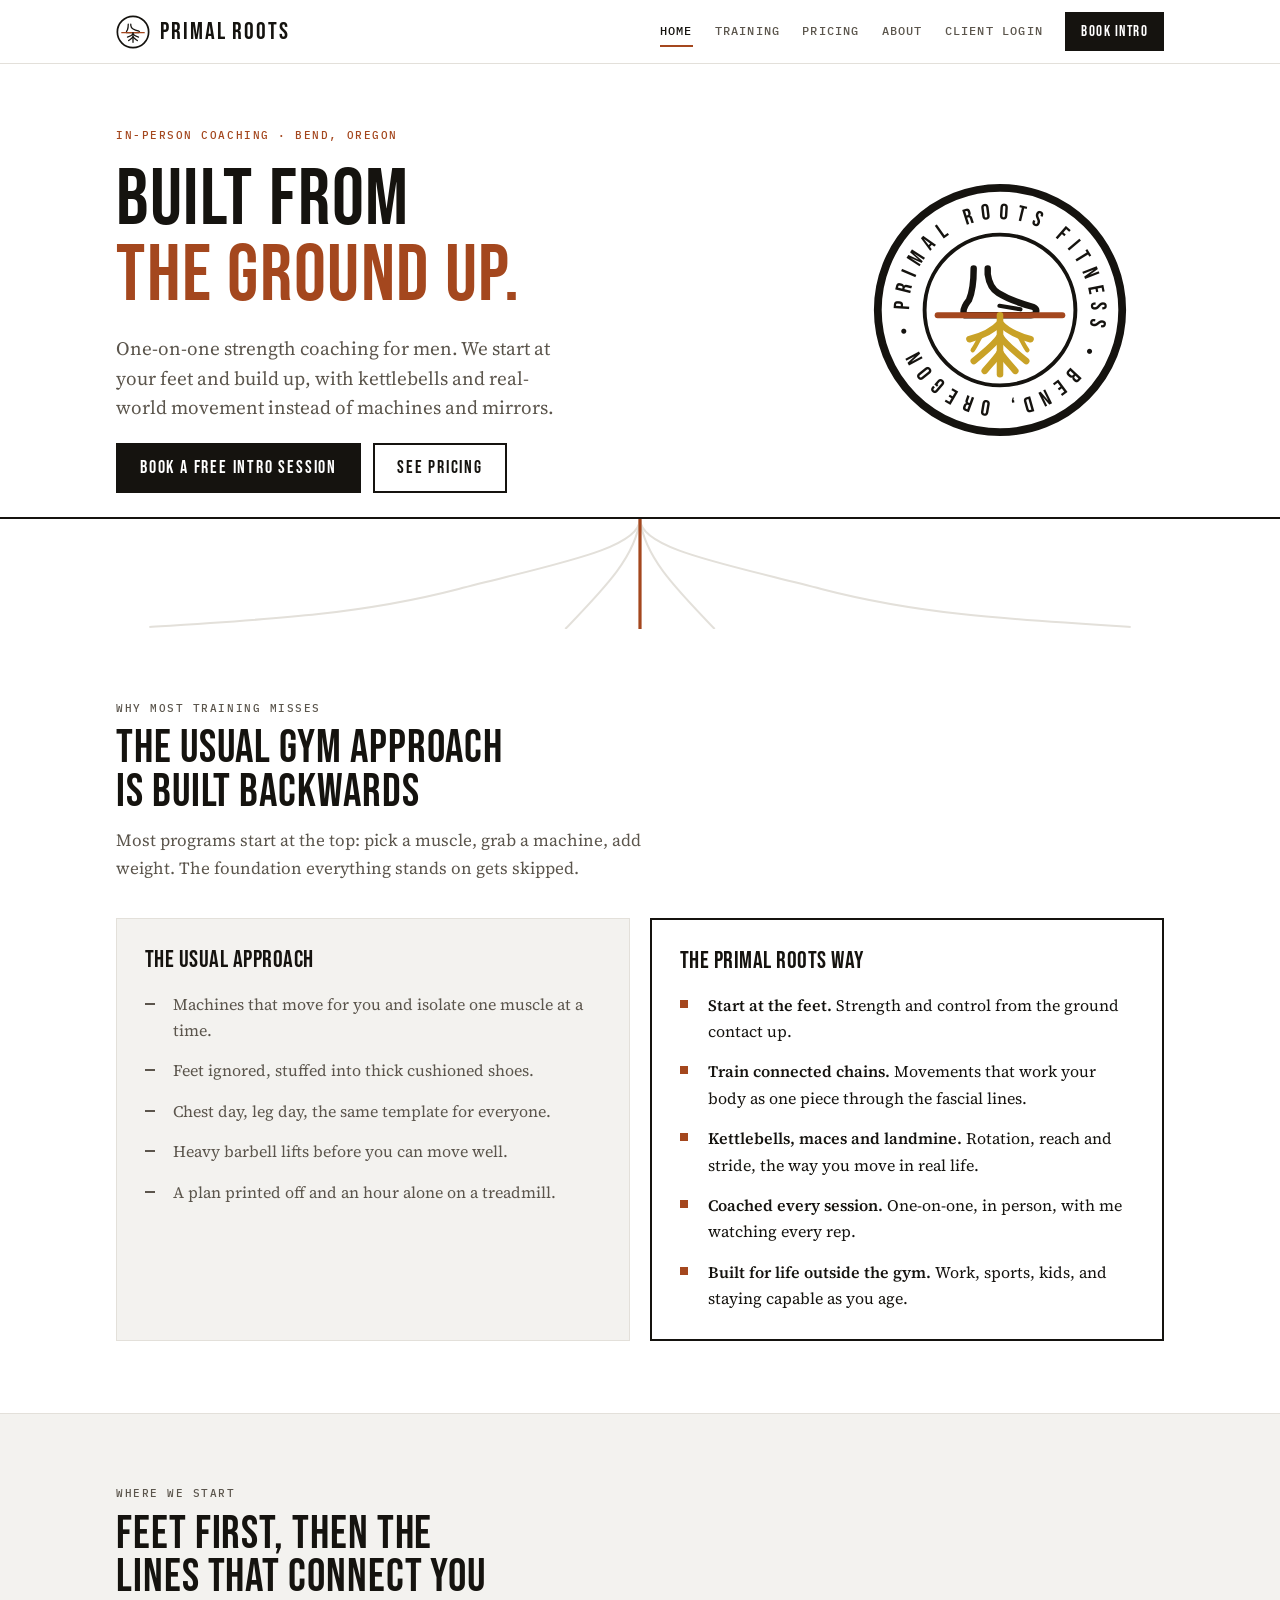
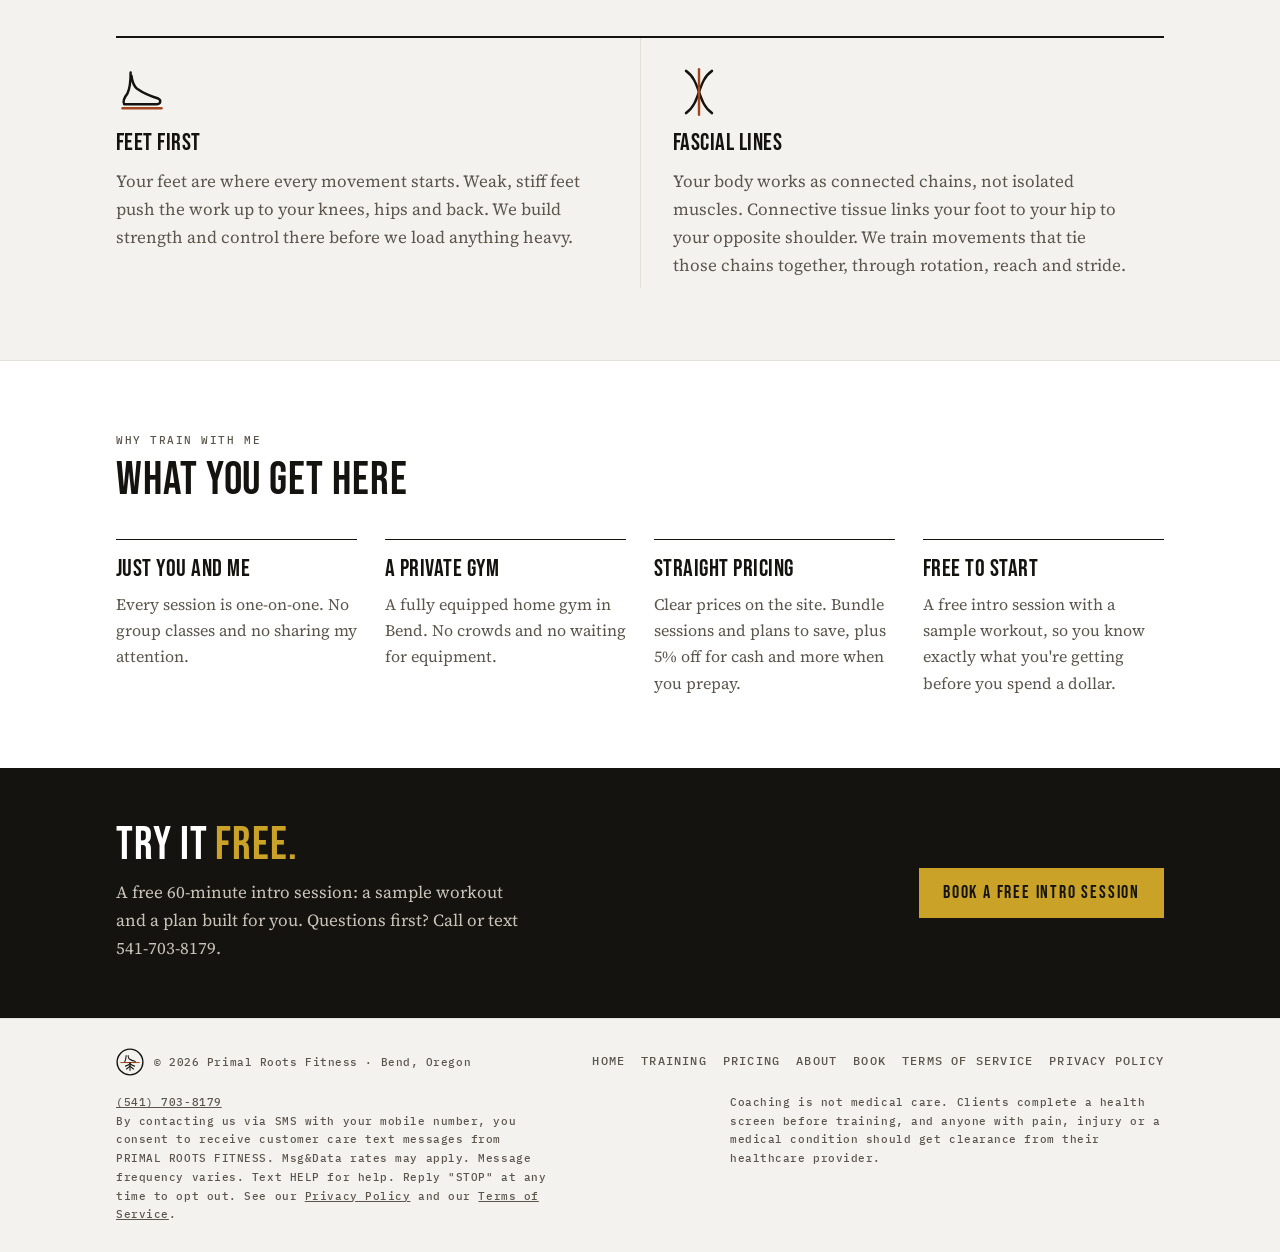
==== index.html @ 492ac816 "Use GoDaddy's exact SMS consent disclosure Co-Authored-By: Claude Opus 5.5 <noreply@anthropic.com> C" ====
<!doctype html>
<html lang="en">
<head>
<meta charset="utf-8">
<meta name="viewport" content="width=device-width, initial-scale=1, viewport-fit=cover">
<title>Primal Roots</title>
<meta name="description" content="In-person men's strength coaching in Bend, Oregon. Built from the ground up.">
<meta property="og:title" content="Primal Roots">
<meta property="og:description" content="In-person men's strength coaching in Bend, Oregon. Built from the ground up.">
<meta name="theme-color" content="#FFFFFF">
<link rel="icon" href="data:image/svg+xml,%3Csvg%20xmlns%3D%22http%3A//www.w3.org/2000/svg%22%20viewBox%3D%220%200%20200%20200%22%3E%3Crect%20width%3D%22200%22%20height%3D%22200%22%20rx%3D%2240%22%20fill%3D%22%23FFFFFF%22/%3E%3Cg%20fill%3D%22none%22%20stroke%3D%22%2315130F%22%20stroke-linecap%3D%22round%22%20stroke-linejoin%3D%22round%22%3E%3Ccircle%20cx%3D%22100%22%20cy%3D%22100%22%20r%3D%2292%22%20stroke-width%3D%2210%22/%3E%3Cg%20transform%3D%22translate%28100%20104%29%20scale%280.62%29%20translate%28-105%20-120%29%22%20stroke-width%3D%2212%22%3E%3Cpath%20d%3D%22M60%2040%20C60%2064%2058%2080%2052%2094%20C44%20104%2040%20112%2044%20120%20H158%20C168%20120%20170%20110%20162%20106%20C140%20100%20118%2092%20102%2082%20C92%2076%2086%2064%2084%2050%20V40%22/%3E%3C/g%3E%3Cpath%20d%3D%22M34%20104%20H166%22%20stroke%3D%22%23A4471E%22%20stroke-width%3D%227%22/%3E%3Cg%20transform%3D%22translate%28100%20104%29%20scale%280.58%29%20translate%28-100%20-82%29%22%20stroke-width%3D%2213%22%3E%3Cpath%20d%3D%22M100%2082%20V180%22/%3E%3Cpath%20d%3D%22M100%2096%20C86%20112%2066%20120%2044%20126%22/%3E%3Cpath%20d%3D%22M100%2096%20C114%20112%20134%20120%20156%20126%22/%3E%3Cpath%20d%3D%22M100%20124%20C88%20140%2072%20150%2056%20162%22/%3E%3Cpath%20d%3D%22M100%20124%20C112%20140%20128%20150%20144%20162%22/%3E%3C/g%3E%3C/g%3E%3C/svg%3E">
<link rel="preconnect" href="https://fonts.googleapis.com"><link rel="preconnect" href="https://fonts.gstatic.com" crossorigin><link rel="stylesheet" href="https://fonts.googleapis.com/css2?family=Bebas+Neue&family=Source+Serif+4:ital,opsz,wght@0,8..60,400;0,8..60,600;1,8..60,400&family=IBM+Plex+Mono:wght@500&display=swap">
<link rel="stylesheet" href="styles.css">
</head>
<body>
<header><div class="wrap">
<a class="mark" href="index.html"><svg viewBox="0 0 200 200" aria-hidden="true"><g fill="none" stroke="#15130F" stroke-linecap="round" stroke-linejoin="round"><circle cx="100" cy="100" r="92" stroke-width="10"/><g transform="translate(100 104) scale(0.62) translate(-105 -120)" stroke-width="12"><path d="M60 40 C60 64 58 80 52 94 C44 104 40 112 44 120 H158 C168 120 170 110 162 106 C140 100 118 92 102 82 C92 76 86 64 84 50 V40"/></g><path d="M34 104 H166" stroke="#A4471E" stroke-width="7"/><g transform="translate(100 104) scale(0.58) translate(-100 -82)" stroke-width="13"><path d="M100 82 V180"/><path d="M100 96 C86 112 66 120 44 126"/><path d="M100 96 C114 112 134 120 156 126"/><path d="M100 124 C88 140 72 150 56 162"/><path d="M100 124 C112 140 128 150 144 162"/></g></g></svg>Primal Roots</a>
<nav aria-label="Main"><a href="index.html" aria-current="page">Home</a><a href="training.html">Training</a><a href="pricing.html">Pricing</a><a href="about.html">About</a><a href="app/">Client login</a><a class="btn" href="book.html">Book intro</a></nav>
</div></header>
<main>
<section class="hero"><div class="wrap">
<div class="copy">
<p class="label">In-person coaching · Bend, Oregon</p>
<h1>Built from<br><span>the ground up.</span></h1>
<p class="lede">One-on-one strength coaching for men. We start at your feet and build up, with kettlebells and real-world movement instead of machines and mirrors.</p>
<div class="ctas"><a class="btn" href="https://calendar.app.google/MXGP5ihnuN8vnBzv5" target="_blank" rel="noopener">Book a free intro session</a><a class="btn ghost" href="pricing.html">See pricing</a></div>
</div>
<svg class="seal" viewBox="0 0 200 200" role="img" aria-label="Primal Roots seal: a bare foot standing on the ground with a deep root system, ringed by the words Primal Roots Fitness, Bend Oregon" fill="none" stroke="#15130F" stroke-width="6" stroke-linecap="round" stroke-linejoin="round">
<defs><path id="hero-ring" d="M30 100 A70 70 0 1 1 170 100 A70 70 0 1 1 30 100"/></defs>
<circle cx="100" cy="100" r="94"/><circle cx="100" cy="100" r="58" stroke-width="3"/>
<text fill="#15130F" stroke="none" style="font-family:'Bebas Neue',Impact,sans-serif;font-size:17px;letter-spacing:3px"><textPath href="#hero-ring" textLength="430" lengthAdjust="spacing">PRIMAL ROOTS FITNESS  •  BEND, OREGON  •</textPath></text>
<g transform="translate(100 104) scale(0.45) translate(-105 -120)" stroke-width="11"><path d="M60 40 C60 64 58 80 52 94 C44 104 40 112 44 120 H158 C168 120 170 110 162 106 C140 100 118 92 102 82 C92 76 86 64 84 50 V40"/><path d="M104 104 C116 106 128 108 140 110" stroke-width="7"/></g>
<path d="M52 104 H148" stroke="#A4471E" stroke-width="4.5"/>
<g transform="translate(100 104) scale(0.42) translate(-100 -82)" stroke-width="12" stroke="#C9A227"><path d="M100 82 V190"/><path d="M100 96 C86 112 66 120 44 126"/><path d="M100 96 C114 112 134 120 156 126"/><path d="M100 120 C88 138 70 150 52 166"/><path d="M100 120 C112 138 130 150 148 166"/><path d="M100 150 C92 162 82 172 72 184"/><path d="M100 150 C108 162 118 172 128 184"/><path d="M66 118 C60 128 56 138 50 146" stroke-width="8"/><path d="M134 118 C140 128 144 138 150 146" stroke-width="8"/></g>
</svg>
</div>
<div class="ground" aria-hidden="true"><svg class="roots" viewBox="0 0 1200 110" preserveAspectRatio="none" fill="none"><g stroke="#E3E0DA" stroke-width="2"><path d="M600 0 C600 30 520 45 430 70 S260 100 140 108"/><path d="M600 0 C600 30 680 45 770 70 S940 100 1060 108"/><path d="M600 0 C596 38 566 70 530 110"/><path d="M600 0 C604 38 634 70 670 110"/></g><path d="M600 0 V110" stroke="#A4471E" stroke-width="3"/></svg></div>
</section>

<section class="section"><div class="wrap">
<div class="head"><p class="label">Why most training misses</p><h2>The usual gym approach is built backwards</h2>
<p>Most programs start at the top: pick a muscle, grab a machine, add weight. The foundation everything stands on gets skipped.</p></div>
<div class="compare">
<div class="col usual"><h3>The usual approach</h3><ul>
<li><span>Machines that move for you and isolate one muscle at a time.</span></li>
<li><span>Feet ignored, stuffed into thick cushioned shoes.</span></li>
<li><span>Chest day, leg day, the same template for everyone.</span></li>
<li><span>Heavy barbell lifts before you can move well.</span></li>
<li><span>A plan printed off and an hour alone on a treadmill.</span></li>
</ul></div>
<div class="col ours"><h3>The Primal Roots way</h3><ul>
<li><span><b>Start at the feet.</b> Strength and control from the ground contact up.</span></li>
<li><span><b>Train connected chains.</b> Movements that work your body as one piece through the fascial lines.</span></li>
<li><span><b>Kettlebells, maces and landmine.</b> Rotation, reach and stride, the way you move in real life.</span></li>
<li><span><b>Coached every session.</b> One-on-one, in person, with me watching every rep.</span></li>
<li><span><b>Built for life outside the gym.</b> Work, sports, kids, and staying capable as you age.</span></li>
</ul></div>
</div>
</div></section>

<section class="section tint"><div class="wrap">
<div class="head"><p class="label">Where we start</p><h2>Feet first, then the lines that connect you</h2></div>
<div class="pair">
<article><svg class="icon" viewBox="0 0 64 64" fill="none" stroke="#15130F" stroke-width="3" stroke-linecap="round" stroke-linejoin="round" aria-hidden="true"><path d="M18 8 C18 20 17 28 14 34 C10 39 8 43 10 47 H50 C55 47 56 42 52 40 C42 37 33 33 26 28 C22 25 20 19 19 12"/><path d="M8 52 H56" stroke="#A4471E"/></svg><h3>Feet first</h3><p>Your feet are where every movement starts. Weak, stiff feet push the work up to your knees, hips and back. We build strength and control there before we load anything heavy.</p></article>
<article><svg class="icon" viewBox="0 0 64 64" fill="none" stroke="#15130F" stroke-width="3" stroke-linecap="round" aria-hidden="true"><path d="M16 6 C34 18 30 46 48 58"/><path d="M48 6 C30 18 34 46 16 58"/><path d="M32 4 V60" stroke="#A4471E"/></svg><h3>Fascial lines</h3><p>Your body works as connected chains, not isolated muscles. Connective tissue links your foot to your hip to your opposite shoulder. We train movements that tie those chains together, through rotation, reach and stride.</p></article>
</div>
</div></section>

<section class="section"><div class="wrap">
<div class="head"><p class="label">Why train with me</p><h2>What you get here</h2></div>
<ul class="reasons">
<li><h3>Just you and me</h3><p>Every session is one-on-one. No group classes and no sharing my attention.</p></li>
<li><h3>A private gym</h3><p>A fully equipped home gym in Bend. No crowds and no waiting for equipment.</p></li>
<li><h3>Straight pricing</h3><p>Clear prices on the site. Bundle sessions and plans to save, plus 5% off for cash and more when you prepay.</p></li>
<li><h3>Free to start</h3><p>A free intro session with a sample workout, so you know exactly what you're getting before you spend a dollar.</p></li>
</ul>
</div></section>
<section class="band"><div class="wrap">
<div><h2>Try it <span>free.</span></h2><p>A free 60-minute intro session: a sample workout and a plan built for you. Questions first? Call or text 541-703-8179.</p></div>
<a class="btn" href="https://calendar.app.google/MXGP5ihnuN8vnBzv5" target="_blank" rel="noopener">Book a free intro session</a>
</div></section>
</main>
<footer><div class="wrap">
<span class="fm"><svg viewBox="0 0 200 200" aria-hidden="true"><g fill="none" stroke="#15130F" stroke-linecap="round" stroke-linejoin="round"><circle cx="100" cy="100" r="92" stroke-width="10"/><g transform="translate(100 104) scale(0.62) translate(-105 -120)" stroke-width="12"><path d="M60 40 C60 64 58 80 52 94 C44 104 40 112 44 120 H158 C168 120 170 110 162 106 C140 100 118 92 102 82 C92 76 86 64 84 50 V40"/></g><path d="M34 104 H166" stroke="#A4471E" stroke-width="7"/><g transform="translate(100 104) scale(0.58) translate(-100 -82)" stroke-width="13"><path d="M100 82 V180"/><path d="M100 96 C86 112 66 120 44 126"/><path d="M100 96 C114 112 134 120 156 126"/><path d="M100 124 C88 140 72 150 56 162"/><path d="M100 124 C112 140 128 150 144 162"/></g></g></svg>© 2026 Primal Roots Fitness · Bend, Oregon</span>
<nav aria-label="Footer"><a href="index.html">Home</a><a href="training.html">Training</a><a href="pricing.html">Pricing</a><a href="about.html">About</a><a href="book.html">Book</a><a href="terms.html">Terms of Service</a><a href="privacy.html">Privacy Policy</a></nav>
<p class="sms"><a href="sms:+15417038179">(541) 703-8179</a><br>By contacting us via SMS with your mobile number, you consent to receive customer care text messages from PRIMAL ROOTS FITNESS. Msg&amp;Data rates may apply. Message frequency varies. Text HELP for help. Reply "STOP" at any time to opt out. See our <a href="privacy.html">Privacy Policy</a> and our <a href="terms.html">Terms of Service</a>.</p>
<p>Coaching is not medical care. Clients complete a health screen before training, and anyone with pain, injury or a medical condition should get clearance from their healthcare provider.</p>
</div></footer>
<script src="app.js"></script>
</body>
</html>
---- styles.css ----
/* Primal Roots: white paper, black ink, rust and gold from the yard-sign seal.
   Layout: short pages, each one job; a sticky header ties them together. */
:root{
  --paper:#FFFFFF;
  --mist:#F3F2EF;
  --ink:#15130F;
  --stone:#5B554C;
  --rule:#E3E0DA;
  --gold:#C9A227;
  --rust:#A4471E;
  --display:"Bebas Neue","Arial Narrow",Impact,sans-serif;
  --body:"Source Serif 4",Georgia,"Times New Roman",serif;
  --mono:"IBM Plex Mono",ui-monospace,Menlo,Consolas,monospace;
  --w:1080px;
  color-scheme:light;
}
*{box-sizing:border-box}
html{scroll-behavior:smooth}
@media (prefers-reduced-motion:reduce){html{scroll-behavior:auto}*{transition:none!important}}
body{background:var(--paper);color:var(--ink);font:400 17px/1.65 var(--body);-webkit-font-smoothing:antialiased;font-synthesis-weight:none;margin:0}
body::before{content:"";position:fixed;inset:0 0 auto;height:env(safe-area-inset-top,0px);z-index:10;background:var(--paper)}
a{color:inherit}
:focus-visible{outline:2px solid var(--rust);outline-offset:3px}
.wrap{max-width:var(--w);margin:0 auto;padding-left:max(16px,env(safe-area-inset-left,0px));padding-right:max(16px,env(safe-area-inset-right,0px))}
p{margin:0}
h1,h2,h3{font-family:var(--display);font-weight:400;text-transform:uppercase;margin:0;text-wrap:balance;letter-spacing:.02em;line-height:.95}
h1{font-size:clamp(44px,6.4vw,80px)}
h2{font-size:clamp(32px,4vw,46px)}
h3{font-size:24px;line-height:1.05}
.label{font:500 11px/1.3 var(--mono);letter-spacing:.14em;text-transform:uppercase;color:var(--rust)}
.lede{font-size:19px;line-height:1.55;color:var(--stone);max-width:44ch}
.muted{color:var(--stone)}
.btn{display:inline-flex;align-items:center;justify-content:center;font:400 18px/1 var(--display);letter-spacing:.1em;text-transform:uppercase;text-decoration:none;padding:14px 22px;border:2px solid var(--ink);background:var(--ink);color:var(--paper);transition:background .2s,border-color .2s,color .2s}
.btn:hover{background:var(--rust);border-color:var(--rust)}
.btn.ghost{background:transparent;color:var(--ink)}
.btn.ghost:hover{background:var(--ink);color:var(--paper);border-color:var(--ink)}
.ctas{display:flex;flex-wrap:wrap;gap:12px}
.section{padding-block:72px}
.section.tint{background:var(--mist);border-block:1px solid var(--rule)}
.head{display:grid;gap:12px;margin-bottom:36px;max-width:60ch}
.head p{color:var(--stone)}

/* header */
header{position:sticky;top:env(safe-area-inset-top,0px);z-index:5;background:var(--paper);border-bottom:1px solid var(--rule)}
header .wrap{display:flex;align-items:center;justify-content:space-between;gap:12px 24px;padding-block:12px;flex-wrap:wrap}
.mark{display:flex;align-items:center;gap:10px;font:400 24px/1 var(--display);letter-spacing:.08em;text-transform:uppercase;text-decoration:none}
.mark svg{width:34px;height:34px;flex:0 0 auto}
nav{display:flex;align-items:center;gap:22px}
nav a{font:500 12px/1 var(--mono);letter-spacing:.1em;text-transform:uppercase;text-decoration:none;color:var(--stone);padding-block:8px;border-bottom:2px solid transparent;white-space:nowrap}
nav a:hover{color:var(--ink)}
nav a[aria-current="page"]{color:var(--ink);border-bottom-color:var(--rust)}
nav .btn{padding:10px 14px;font-size:15px;border-bottom-width:2px;color:var(--paper)}
nav .btn:hover{color:var(--paper)}
@media (max-width:760px){
  nav{width:100%;overflow-x:auto;gap:18px;padding-bottom:2px}
  nav .btn{margin-left:auto}
}

/* home hero */
.hero .wrap{display:grid;grid-template-columns:1.35fr .65fr;gap:40px;align-items:center;padding-block:64px 24px}
.hero .copy{display:grid;gap:20px}
.hero h1 span{color:var(--rust)}
.hero .seal{width:100%;max-width:260px;height:auto;justify-self:center}
.ground{border-top:2px solid var(--ink)}
.roots{display:block;width:100%;height:110px}
@media (max-width:760px){.hero .wrap{grid-template-columns:1fr;padding-block:40px 16px}.hero .seal{max-width:170px;justify-self:start;order:-1}.roots{height:70px}}

/* page intro (inner pages) */
.intro{padding-block:56px 40px;border-bottom:1px solid var(--rule)}
.intro .wrap{display:grid;gap:14px}

/* compare */
.compare{display:grid;grid-template-columns:1fr 1fr;gap:20px}
.col{padding:28px;display:grid;gap:18px;align-content:start;min-width:0}
.col.usual{background:var(--mist);border:1px solid var(--rule)}
.col.ours{background:var(--paper);border:2px solid var(--ink)}
.col ul{list-style:none;margin:0;padding:0;display:grid;gap:14px}
.col li{display:grid;grid-template-columns:18px 1fr;gap:10px;font-size:16px}
.col.usual li{color:var(--stone)}
.col.usual li::before{content:"";width:10px;height:2px;margin-top:12px;background:var(--stone)}
.col.ours li::before{content:"";width:8px;height:8px;margin-top:8px;background:var(--rust)}
.col li b{font-weight:600;color:var(--ink)}
@media (max-width:760px){.compare{grid-template-columns:1fr}.col{padding:22px}}

/* feature pair */
.pair{display:grid;grid-template-columns:1fr 1fr;gap:0;border-top:2px solid var(--ink)}
.pair article{padding:28px 32px 8px 0;display:grid;gap:12px;align-content:start;min-width:0}
.pair article + article{padding-left:32px;border-left:1px solid var(--rule)}
.pair p{color:var(--stone)}
.pair .icon{width:52px;height:52px}
@media (max-width:760px){.pair{grid-template-columns:1fr}.pair article,.pair article + article{padding:24px 0;border-left:0;border-bottom:1px solid var(--rule)}}

/* reasons */
.reasons{list-style:none;margin:0;padding:0;display:grid;grid-template-columns:repeat(4,1fr);gap:28px}
.reasons li{display:grid;gap:10px;align-content:start;border-top:1px solid var(--ink);padding-top:16px;min-width:0}
.reasons p{color:var(--stone);font-size:16px}
@media (max-width:900px){.reasons{grid-template-columns:1fr 1fr}}
@media (max-width:520px){.reasons{grid-template-columns:1fr}}

/* dark call-to-action band */
.band{background:var(--ink);color:var(--paper)}
.band .wrap{display:flex;flex-wrap:wrap;align-items:center;justify-content:space-between;gap:24px;padding-block:56px}
.band h2 span{color:var(--gold)}
.band p{color:#c9c3b8;max-width:46ch;margin-top:10px}
.band .btn{background:var(--gold);border-color:var(--gold);color:var(--ink)}
.band .btn:hover{background:var(--paper);border-color:var(--paper)}

/* training page */
.points{list-style:none;margin:0;padding:0;display:grid;grid-template-columns:repeat(3,1fr);gap:28px}
.points li{display:grid;gap:10px;align-content:start;border-top:2px solid var(--ink);padding-top:18px;min-width:0}
.points p{color:var(--stone);font-size:16px}
.kit{display:flex;flex-wrap:wrap;gap:8px}
.kit span{font:500 11px/1 var(--mono);letter-spacing:.08em;text-transform:uppercase;border:1px solid var(--rule);background:var(--paper);padding:9px 11px}
.steps{list-style:none;margin:0;padding:0;display:grid;gap:0;counter-reset:s}
.steps li{display:grid;grid-template-columns:56px 1fr;gap:16px;padding:20px 0;border-top:1px solid var(--rule);counter-increment:s}
.steps li:last-child{border-bottom:1px solid var(--rule)}
.steps li::before{content:counter(s,decimal-leading-zero);font:500 13px/1.6 var(--mono);color:var(--rust)}
.steps b{display:block;font:400 22px/1.1 var(--display);letter-spacing:.04em;text-transform:uppercase;margin-bottom:4px}
.steps p{color:var(--stone);font-size:16px}
@media (max-width:820px){.points{grid-template-columns:1fr}}

/* pricing */
.ptop{display:flex;flex-wrap:wrap;justify-content:space-between;align-items:end;gap:24px;margin-bottom:28px}
.term{display:grid;gap:8px}
.seg{display:inline-flex;border:1px solid var(--ink);background:var(--paper)}
.seg button{background:none;border:0;color:var(--stone);font:500 12px/1 var(--mono);letter-spacing:.08em;text-transform:uppercase;padding:11px 13px;cursor:pointer;display:grid;gap:5px;text-align:left}
.seg button + button{border-left:1px solid var(--ink)}
.seg button small{font-size:10px;color:var(--rust);letter-spacing:.06em}
.seg button[aria-pressed="true"]{background:var(--ink);color:var(--paper)}
.seg button[aria-pressed="true"] small{color:var(--gold)}
.tiers{display:grid;grid-template-columns:repeat(4,1fr);gap:14px;align-items:start}
.tier{border:1px solid var(--rule);padding:22px 20px;display:grid;gap:16px;align-content:start;min-width:0;background:var(--paper)}
.tier.feat{border:2px solid var(--ink)}
.tag{justify-self:start;font:500 10px/1 var(--mono);letter-spacing:.14em;text-transform:uppercase;padding:6px 9px;border:1px solid var(--rule);color:var(--stone)}
.tier.feat .tag{background:var(--rust);border-color:var(--rust);color:var(--paper)}
.tier .sub{color:var(--stone);font-size:15px;line-height:1.45}
.lines{display:grid;border-top:1px solid var(--rule)}
.line{display:flex;justify-content:space-between;align-items:baseline;gap:10px;padding:11px 0;border-bottom:1px solid var(--rule)}
.line .what{font-size:15px}
.amt{font:400 28px/1 var(--display);letter-spacing:.02em;font-variant-numeric:tabular-nums;white-space:nowrap;text-align:right}
.amt small{font:500 11px/1 var(--mono);color:var(--stone);margin-left:4px}
.line.no .what,.line.no .amt{color:#9a948a}
.line.no .amt{font:500 11px/1 var(--mono);letter-spacing:.06em;text-transform:uppercase}
.was{display:block;font:500 12px/1.5 var(--mono);color:var(--stone);text-decoration:line-through;text-decoration-color:var(--rust);text-decoration-thickness:2px}
.save{display:block;margin-top:6px;font:500 10px/1 var(--mono);letter-spacing:.08em;text-transform:uppercase;color:var(--rust)}
.tier.feat .save{display:table;margin-left:auto;background:var(--rust);color:var(--paper);padding:4px 6px}
.line .what{min-width:0}
.tier .btn{padding:12px 16px;font-size:16px}
.alacarte{margin-top:14px;border:1px solid var(--rule);padding:18px 20px;display:grid;grid-template-columns:auto 1fr 1fr;gap:12px 32px;align-items:center}
.alacarte .line{border:0;padding:0}
.only{font:500 11px/1.5 var(--mono);letter-spacing:.06em;text-transform:uppercase;color:var(--rust)}
.fine{margin-top:22px;display:grid;gap:8px;color:var(--stone);font-size:15px;max-width:76ch}
@media (max-width:1000px){.tiers{grid-template-columns:1fr 1fr}}
@media (max-width:600px){.tiers{grid-template-columns:1fr}.alacarte{grid-template-columns:1fr}.seg button{padding:10px 9px}}

/* about */
.about{display:grid;gap:20px;max-width:64ch}
.about p{color:var(--stone)}
.about p.big{font-size:21px;line-height:1.5;color:var(--ink)}

/* book */
.bookgrid{display:grid;grid-template-columns:1.1fr .9fr;gap:48px;align-items:start}
.bookgrid .copy{display:grid;gap:20px}
.bookgrid .copy p{color:var(--stone);max-width:48ch}
.contact{border:2px solid var(--ink);padding:26px;display:grid;gap:20px}
.contact .item{display:grid;gap:6px}
.contact .val{font:400 28px/1.1 var(--display);letter-spacing:.04em;user-select:all;word-break:break-word}
.copybtn{justify-self:start;background:none;border:1px solid var(--rule);color:var(--stone);font:500 10px/1 var(--mono);letter-spacing:.12em;text-transform:uppercase;padding:8px 10px;cursor:pointer}
.copybtn:hover{color:var(--ink);border-color:var(--ink)}
.note{border-left:3px solid var(--gold);padding:12px 16px;background:var(--mist);font-size:15px;color:var(--stone)}
@media (max-width:820px){.bookgrid{grid-template-columns:1fr;gap:32px}}

footer{background:var(--mist);border-top:1px solid var(--rule)}
footer .wrap{display:flex;flex-wrap:wrap;justify-content:space-between;gap:16px;padding-block:28px;font:500 11px/1.7 var(--mono);color:var(--stone);letter-spacing:.05em}
footer .fm{display:flex;align-items:center;gap:10px}
footer .fm svg{width:28px;height:28px}
footer nav{gap:16px;flex-wrap:wrap;width:auto;overflow:visible}
footer p{max-width:62ch}

/* pricing v2 */
.tiers.three{grid-template-columns:repeat(3,1fr);gap:16px}
.rates{display:grid;grid-template-columns:repeat(3,1fr);border-top:2px solid var(--ink)}
.rate{display:grid;grid-template-columns:1fr auto;gap:6px 12px;align-items:baseline;padding:18px 24px 18px 0;min-width:0}
.rate + .rate{padding-left:24px;border-left:1px solid var(--rule)}
.rate .what{font-size:16px;font-weight:600}
.rate p{grid-column:1 / -1;color:var(--stone);font-size:15px}
.incl{list-style:none;margin:0;padding:0;display:grid;gap:8px;border-top:1px solid var(--rule);padding-top:14px}
.incl li{display:grid;grid-template-columns:16px 1fr;gap:8px;font-size:15px}
.incl li::before{content:"";width:8px;height:8px;margin-top:8px;background:var(--rust)}
.tier.custom{background:var(--mist)}
.tier.custom .incl li::before{background:var(--stone)}
.total{display:flex;justify-content:space-between;align-items:baseline;gap:10px;border-top:1px solid var(--rule);border-bottom:1px solid var(--rule);padding:12px 0}
.total .what{font:500 11px/1 var(--mono);letter-spacing:.1em;text-transform:uppercase;color:var(--stone)}
.total .amt{font-size:36px}
.tier.feat .total .save{display:table;margin-left:auto;background:var(--rust);color:var(--paper);padding:4px 6px}
@media (max-width:900px){.tiers.three{grid-template-columns:1fr}.rates{grid-template-columns:1fr}.rate,.rate + .rate{padding:16px 0;border-left:0;border-bottom:1px solid var(--rule)}}

/* intake form */
.intake{max-width:760px;margin:0 auto;padding-block:40px 80px;display:grid;gap:14px}
.intake h2{margin-top:4px}
.progress{display:flex;flex-wrap:wrap;gap:6px 14px;font:500 11px/1.4 var(--mono);letter-spacing:.06em;text-transform:uppercase;color:#9a948a;border-bottom:1px solid var(--rule);padding-bottom:12px;margin-bottom:8px}
.progress .done{color:var(--stone)}
.progress .cur{color:var(--ink);border-bottom:2px solid var(--rust)}
.fields{display:flex;flex-wrap:wrap;gap:18px 16px;margin-top:10px}
.fields > *{flex:1 1 100%;min-width:0}
.fld.half{flex:1 1 calc(50% - 8px)}
@media (max-width:520px){.fld.half{flex-basis:100%}}
.fld{display:grid;gap:6px;border:0;margin:0;padding:0}
.fld label,.fld legend{font-size:16px;font-weight:600;padding:0}
.req{color:var(--rust)}
.intake input[type=text],.intake input[type=tel],.intake input[type=email],.intake input[type=number],.intake input[type=date],.intake textarea,.intake select{font:400 16px/1.4 var(--body);color:var(--ink);background:var(--paper);border:1px solid #bdb8ae;padding:10px 12px;width:100%;border-radius:0}
.intake input:focus,.intake textarea:focus,.intake select:focus{outline:2px solid var(--rust);outline-offset:0;border-color:var(--rust)}
.ih{border-top:2px solid var(--ink);padding-top:14px;margin-top:10px;display:grid;gap:4px}
.ih h3{font-size:22px}
.opts{display:grid;gap:8px}
.opts.cols{grid-template-columns:repeat(auto-fill,minmax(260px,1fr))}
.inline .opts{display:flex;flex-wrap:wrap;gap:8px}
.opt{display:flex;align-items:flex-start;gap:10px;font-size:16px;cursor:pointer;border:1px solid var(--rule);padding:10px 12px;background:var(--paper)}
.inline .opt{padding:8px 14px}
.opt input{margin-top:4px;accent-color:var(--rust);width:18px;height:18px;flex:0 0 auto}
.opt:has(input:checked){border-color:var(--ink);background:var(--mist)}
.attest{display:flex;gap:12px;align-items:flex-start;font-size:16px;border:1px solid var(--ink);padding:14px;cursor:pointer;background:var(--mist)}
.attest input{width:20px;height:20px;margin-top:3px;accent-color:var(--rust);flex:0 0 auto}
.grid{display:grid;border-top:1px solid var(--rule)}
.grow{display:grid;grid-template-columns:1fr auto;gap:12px;align-items:center;padding:12px 0;border-bottom:1px solid var(--rule)}
.gq{font-size:16px;display:flex;gap:10px}
.gn{font:500 12px/1.9 var(--mono);color:var(--rust);flex:0 0 22px}
.gopts{display:flex;gap:6px}
.pill{position:relative;cursor:pointer}
.pill input{position:absolute;opacity:0;inset:0;margin:0;cursor:pointer}
.pill span{display:inline-flex;align-items:center;justify-content:center;min-width:44px;height:40px;padding:0 10px;border:1px solid #bdb8ae;font:500 13px/1 var(--mono);letter-spacing:.04em;background:var(--paper)}
.pill input:checked + span{background:var(--ink);color:var(--paper);border-color:var(--ink)}
.pill input:focus-visible + span{outline:2px solid var(--rust);outline-offset:2px}
@media (max-width:560px){.grow{grid-template-columns:1fr}.gopts{justify-content:flex-start}}
.scale{display:flex;flex-wrap:wrap;gap:4px}
.scale .pill span{min-width:36px;height:38px;padding:0}
.srow{display:grid;grid-template-columns:110px 1fr;gap:10px;align-items:center;margin-top:6px}
@media (max-width:560px){.srow{grid-template-columns:1fr}}
.sl{font-size:15px}
.itable{display:grid;border-top:1px solid var(--rule)}
.irow{border-bottom:1px solid var(--rule);padding:10px 0}
.irow summary{cursor:pointer;font-size:16px;font-weight:600}
.icells{display:grid;grid-template-columns:1fr 1fr;gap:10px;margin-top:10px}
.icells label{display:grid;gap:4px;font-size:14px;color:var(--stone)}
.icells .wide{grid-column:1/-1}
.waiver{display:grid;gap:10px;font-size:16px;line-height:1.6;border-left:3px solid var(--rule);padding-left:16px}
.waiver ul{margin:0;padding-left:20px;display:grid;gap:4px}
.sigwrap{position:relative;border:1px solid var(--ink);background:var(--paper)}
.sig{display:block;width:100%;height:150px;touch-action:none;cursor:crosshair}
.sigwrap .copybtn{position:absolute;top:8px;right:8px;background:var(--paper)}
.small{font-size:13px}
.bad{outline:2px solid var(--rust);outline-offset:4px}
.err{color:var(--rust);font-weight:600}
.nav{display:flex;justify-content:space-between;gap:12px;margin-top:16px;border-top:1px solid var(--rule);padding-top:20px}
.nav .btn[disabled]{opacity:.6;cursor:wait}
.done{display:grid;gap:16px;padding-block:24px}
.legal{max-width:760px;display:grid;gap:14px}
.legal h2{font-size:28px;margin-top:22px}
.legal ul{margin:0;padding-left:20px;display:grid;gap:8px}
.legal a{color:var(--rust)}
footer p.sms a{color:inherit;text-decoration:underline}
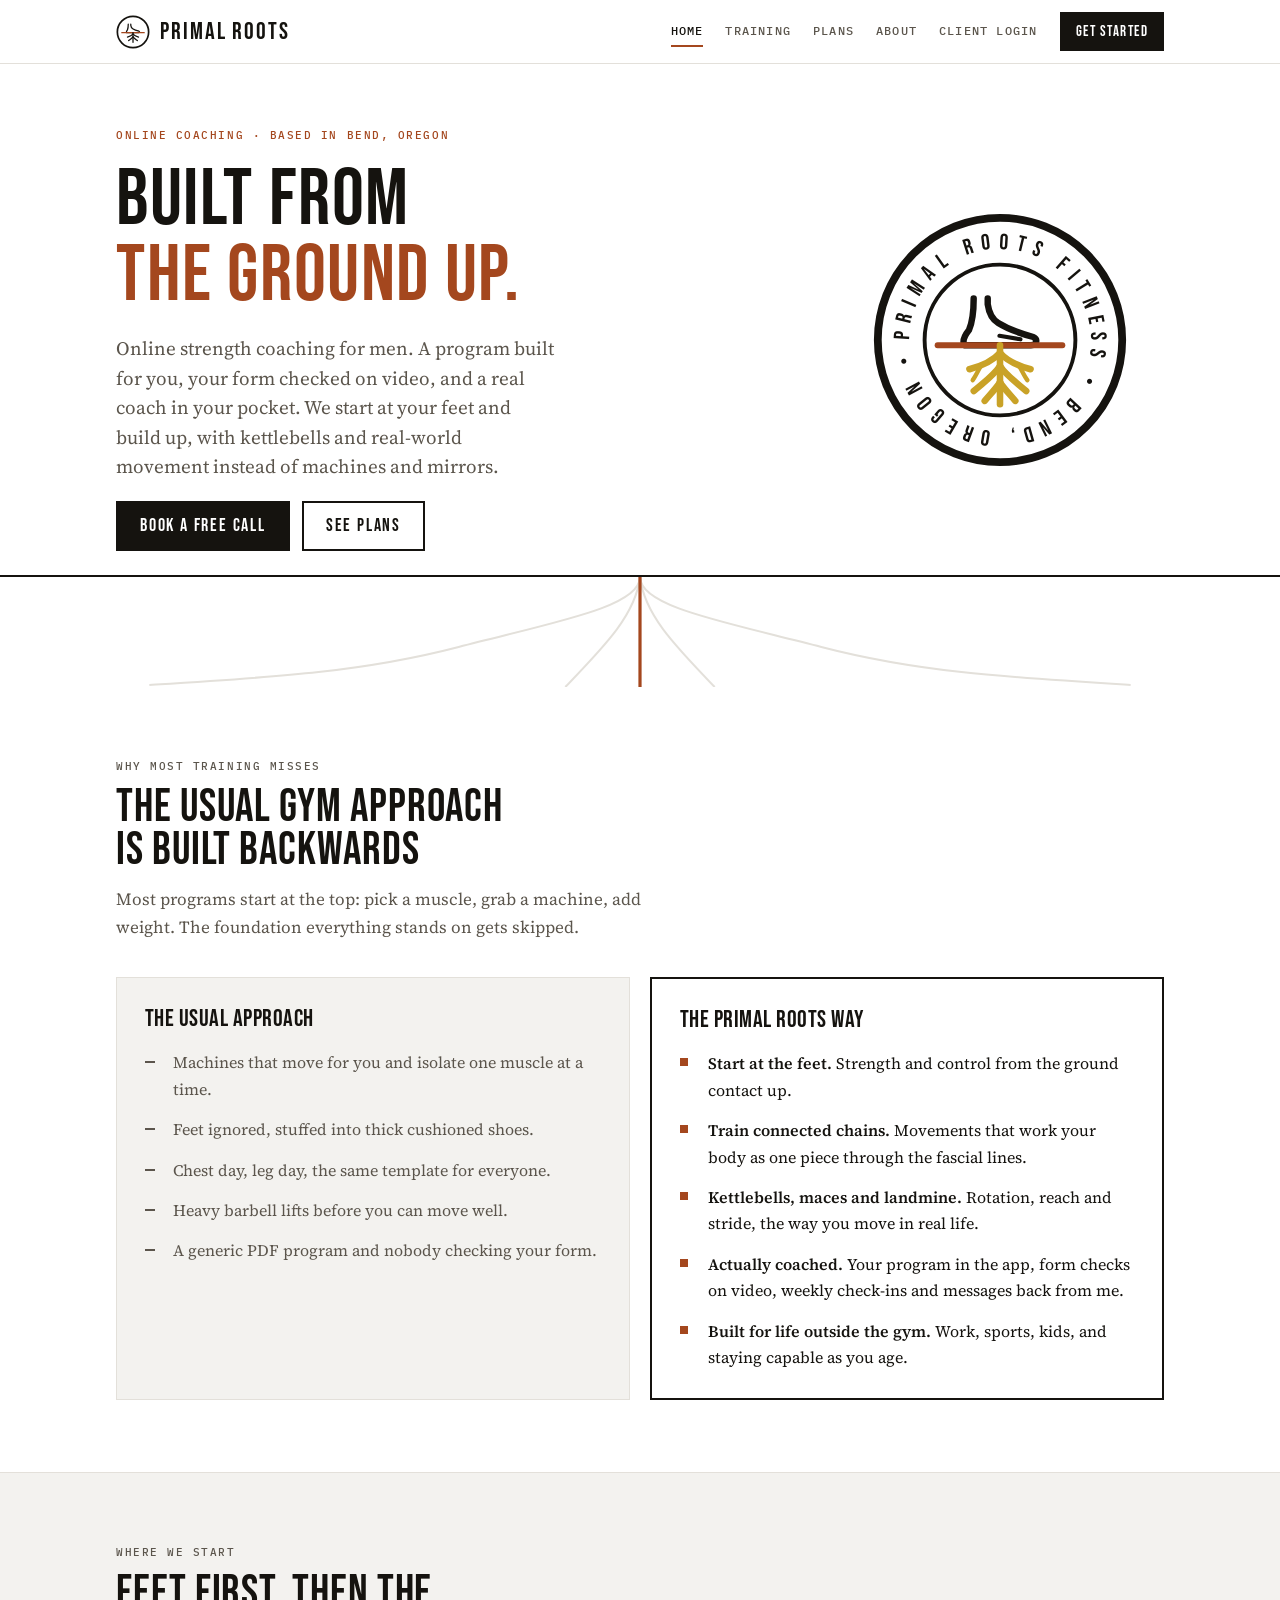
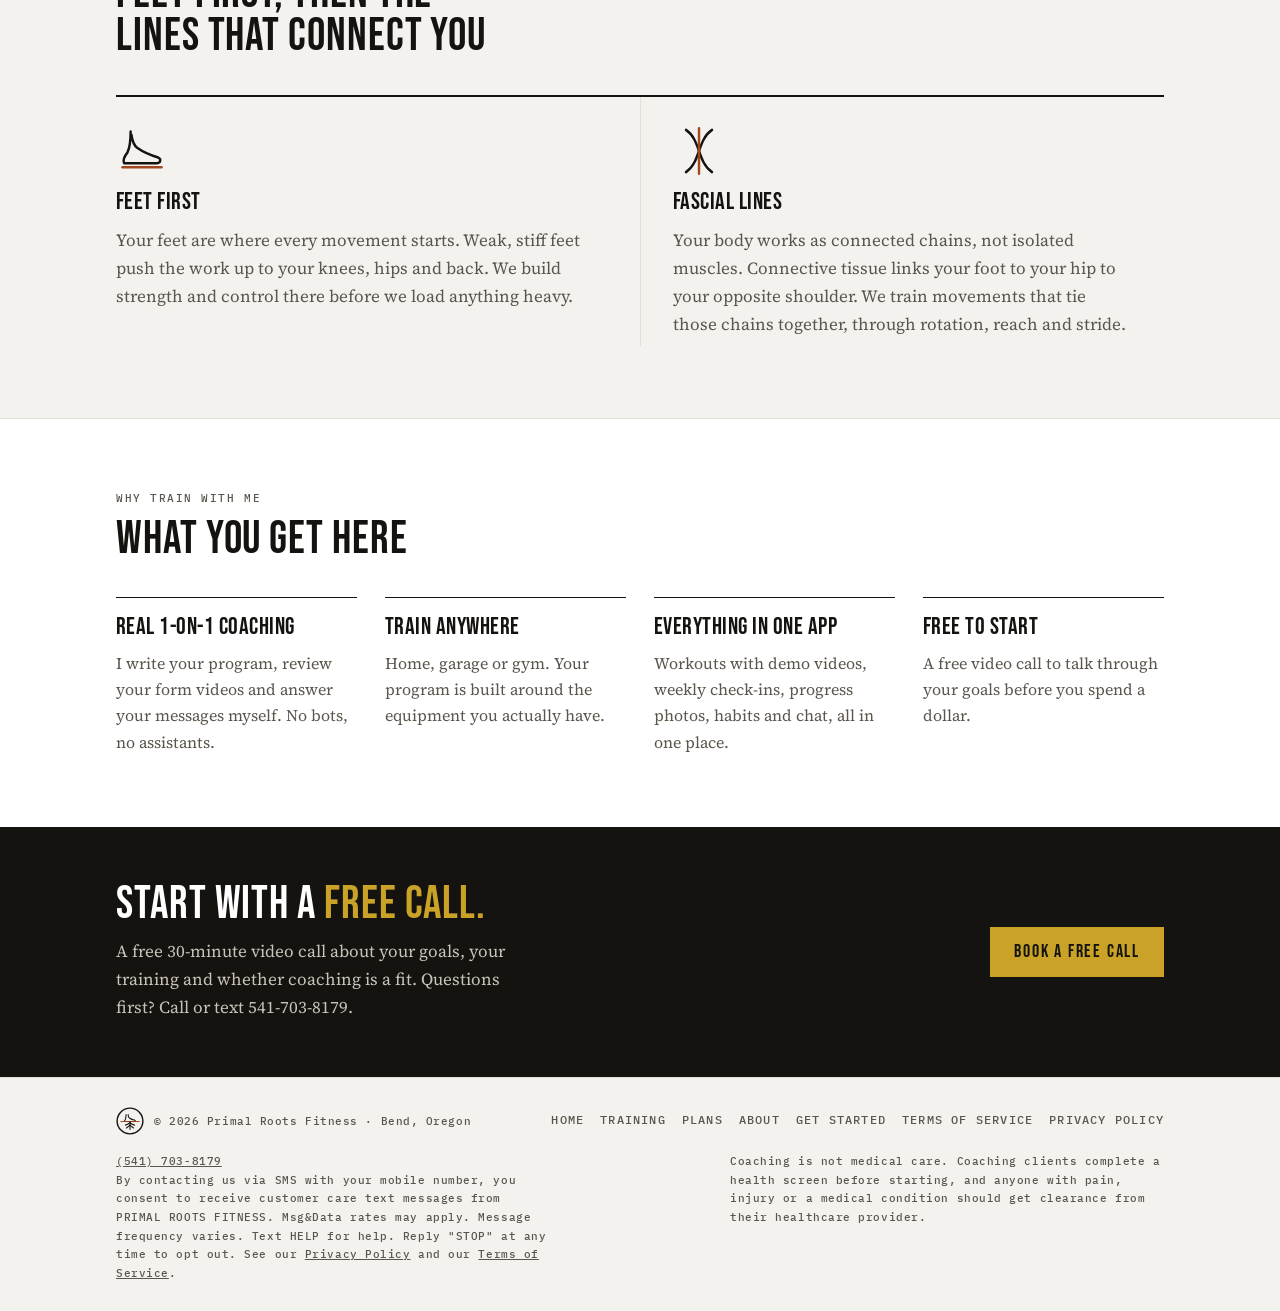
==== commit d9a3278e: "Switch to online coaching: new site copy and plans, online waiver wording; app adds library membersh" ====
--- a/index.html
+++ b/index.html
@@ -4,9 +4,9 @@
 <meta charset="utf-8">
 <meta name="viewport" content="width=device-width, initial-scale=1, viewport-fit=cover">
 <title>Primal Roots</title>
-<meta name="description" content="In-person men's strength coaching in Bend, Oregon. Built from the ground up.">
+<meta name="description" content="Online strength coaching for men, built from the ground up. Based in Bend, Oregon.">
 <meta property="og:title" content="Primal Roots">
-<meta property="og:description" content="In-person men's strength coaching in Bend, Oregon. Built from the ground up.">
+<meta property="og:description" content="Online strength coaching for men, built from the ground up. Based in Bend, Oregon.">
 <meta name="theme-color" content="#FFFFFF">
 <link rel="icon" href="data:image/svg+xml,%3Csvg%20xmlns%3D%22http%3A//www.w3.org/2000/svg%22%20viewBox%3D%220%200%20200%20200%22%3E%3Crect%20width%3D%22200%22%20height%3D%22200%22%20rx%3D%2240%22%20fill%3D%22%23FFFFFF%22/%3E%3Cg%20fill%3D%22none%22%20stroke%3D%22%2315130F%22%20stroke-linecap%3D%22round%22%20stroke-linejoin%3D%22round%22%3E%3Ccircle%20cx%3D%22100%22%20cy%3D%22100%22%20r%3D%2292%22%20stroke-width%3D%2210%22/%3E%3Cg%20transform%3D%22translate%28100%20104%29%20scale%280.62%29%20translate%28-105%20-120%29%22%20stroke-width%3D%2212%22%3E%3Cpath%20d%3D%22M60%2040%20C60%2064%2058%2080%2052%2094%20C44%20104%2040%20112%2044%20120%20H158%20C168%20120%20170%20110%20162%20106%20C140%20100%20118%2092%20102%2082%20C92%2076%2086%2064%2084%2050%20V40%22/%3E%3C/g%3E%3Cpath%20d%3D%22M34%20104%20H166%22%20stroke%3D%22%23A4471E%22%20stroke-width%3D%227%22/%3E%3Cg%20transform%3D%22translate%28100%20104%29%20scale%280.58%29%20translate%28-100%20-82%29%22%20stroke-width%3D%2213%22%3E%3Cpath%20d%3D%22M100%2082%20V180%22/%3E%3Cpath%20d%3D%22M100%2096%20C86%20112%2066%20120%2044%20126%22/%3E%3Cpath%20d%3D%22M100%2096%20C114%20112%20134%20120%20156%20126%22/%3E%3Cpath%20d%3D%22M100%20124%20C88%20140%2072%20150%2056%20162%22/%3E%3Cpath%20d%3D%22M100%20124%20C112%20140%20128%20150%20144%20162%22/%3E%3C/g%3E%3C/g%3E%3C/svg%3E">
 <link rel="preconnect" href="https://fonts.googleapis.com"><link rel="preconnect" href="https://fonts.gstatic.com" crossorigin><link rel="stylesheet" href="https://fonts.googleapis.com/css2?family=Bebas+Neue&family=Source+Serif+4:ital,opsz,wght@0,8..60,400;0,8..60,600;1,8..60,400&family=IBM+Plex+Mono:wght@500&display=swap">
@@ -15,15 +15,15 @@
 <body>
 <header><div class="wrap">
 <a class="mark" href="index.html"><svg viewBox="0 0 200 200" aria-hidden="true"><g fill="none" stroke="#15130F" stroke-linecap="round" stroke-linejoin="round"><circle cx="100" cy="100" r="92" stroke-width="10"/><g transform="translate(100 104) scale(0.62) translate(-105 -120)" stroke-width="12"><path d="M60 40 C60 64 58 80 52 94 C44 104 40 112 44 120 H158 C168 120 170 110 162 106 C140 100 118 92 102 82 C92 76 86 64 84 50 V40"/></g><path d="M34 104 H166" stroke="#A4471E" stroke-width="7"/><g transform="translate(100 104) scale(0.58) translate(-100 -82)" stroke-width="13"><path d="M100 82 V180"/><path d="M100 96 C86 112 66 120 44 126"/><path d="M100 96 C114 112 134 120 156 126"/><path d="M100 124 C88 140 72 150 56 162"/><path d="M100 124 C112 140 128 150 144 162"/></g></g></svg>Primal Roots</a>
-<nav aria-label="Main"><a href="index.html" aria-current="page">Home</a><a href="training.html">Training</a><a href="pricing.html">Pricing</a><a href="about.html">About</a><a href="app/">Client login</a><a class="btn" href="book.html">Book intro</a></nav>
+<nav aria-label="Main"><a href="index.html" aria-current="page">Home</a><a href="training.html">Training</a><a href="pricing.html">Plans</a><a href="about.html">About</a><a href="app/">Client login</a><a class="btn" href="book.html">Get started</a></nav>
 </div></header>
 <main>
 <section class="hero"><div class="wrap">
 <div class="copy">
-<p class="label">In-person coaching · Bend, Oregon</p>
+<p class="label">Online coaching · Based in Bend, Oregon</p>
 <h1>Built from<br><span>the ground up.</span></h1>
-<p class="lede">One-on-one strength coaching for men. We start at your feet and build up, with kettlebells and real-world movement instead of machines and mirrors.</p>
-<div class="ctas"><a class="btn" href="https://calendar.app.google/MXGP5ihnuN8vnBzv5" target="_blank" rel="noopener">Book a free intro session</a><a class="btn ghost" href="pricing.html">See pricing</a></div>
+<p class="lede">Online strength coaching for men. A program built for you, your form checked on video, and a real coach in your pocket. We start at your feet and build up, with kettlebells and real-world movement instead of machines and mirrors.</p>
+<div class="ctas"><a class="btn" href="https://calendar.app.google/MXGP5ihnuN8vnBzv5" target="_blank" rel="noopener">Book a free call</a><a class="btn ghost" href="pricing.html">See plans</a></div>
 </div>
 <svg class="seal" viewBox="0 0 200 200" role="img" aria-label="Primal Roots seal: a bare foot standing on the ground with a deep root system, ringed by the words Primal Roots Fitness, Bend Oregon" fill="none" stroke="#15130F" stroke-width="6" stroke-linecap="round" stroke-linejoin="round">
 <defs><path id="hero-ring" d="M30 100 A70 70 0 1 1 170 100 A70 70 0 1 1 30 100"/></defs>
@@ -46,13 +46,13 @@
 <li><span>Feet ignored, stuffed into thick cushioned shoes.</span></li>
 <li><span>Chest day, leg day, the same template for everyone.</span></li>
 <li><span>Heavy barbell lifts before you can move well.</span></li>
-<li><span>A plan printed off and an hour alone on a treadmill.</span></li>
+<li><span>A generic PDF program and nobody checking your form.</span></li>
 </ul></div>
 <div class="col ours"><h3>The Primal Roots way</h3><ul>
 <li><span><b>Start at the feet.</b> Strength and control from the ground contact up.</span></li>
 <li><span><b>Train connected chains.</b> Movements that work your body as one piece through the fascial lines.</span></li>
 <li><span><b>Kettlebells, maces and landmine.</b> Rotation, reach and stride, the way you move in real life.</span></li>
-<li><span><b>Coached every session.</b> One-on-one, in person, with me watching every rep.</span></li>
+<li><span><b>Actually coached.</b> Your program in the app, form checks on video, weekly check-ins and messages back from me.</span></li>
 <li><span><b>Built for life outside the gym.</b> Work, sports, kids, and staying capable as you age.</span></li>
 </ul></div>
 </div>
@@ -69,22 +69,22 @@
 <section class="section"><div class="wrap">
 <div class="head"><p class="label">Why train with me</p><h2>What you get here</h2></div>
 <ul class="reasons">
-<li><h3>Just you and me</h3><p>Every session is one-on-one. No group classes and no sharing my attention.</p></li>
-<li><h3>A private gym</h3><p>A fully equipped home gym in Bend. No crowds and no waiting for equipment.</p></li>
-<li><h3>Straight pricing</h3><p>Clear prices on the site. Bundle sessions and plans to save, plus 5% off for cash and more when you prepay.</p></li>
-<li><h3>Free to start</h3><p>A free intro session with a sample workout, so you know exactly what you're getting before you spend a dollar.</p></li>
+<li><h3>Real 1-on-1 coaching</h3><p>I write your program, review your form videos and answer your messages myself. No bots, no assistants.</p></li>
+<li><h3>Train anywhere</h3><p>Home, garage or gym. Your program is built around the equipment you actually have.</p></li>
+<li><h3>Everything in one app</h3><p>Workouts with demo videos, weekly check-ins, progress photos, habits and chat, all in one place.</p></li>
+<li><h3>Free to start</h3><p>A free video call to talk through your goals before you spend a dollar.</p></li>
 </ul>
 </div></section>
 <section class="band"><div class="wrap">
-<div><h2>Try it <span>free.</span></h2><p>A free 60-minute intro session: a sample workout and a plan built for you. Questions first? Call or text 541-703-8179.</p></div>
-<a class="btn" href="https://calendar.app.google/MXGP5ihnuN8vnBzv5" target="_blank" rel="noopener">Book a free intro session</a>
+<div><h2>Start with a <span>free call.</span></h2><p>A free 30-minute video call about your goals, your training and whether coaching is a fit. Questions first? Call or text 541-703-8179.</p></div>
+<a class="btn" href="https://calendar.app.google/MXGP5ihnuN8vnBzv5" target="_blank" rel="noopener">Book a free call</a>
 </div></section>
 </main>
 <footer><div class="wrap">
 <span class="fm"><svg viewBox="0 0 200 200" aria-hidden="true"><g fill="none" stroke="#15130F" stroke-linecap="round" stroke-linejoin="round"><circle cx="100" cy="100" r="92" stroke-width="10"/><g transform="translate(100 104) scale(0.62) translate(-105 -120)" stroke-width="12"><path d="M60 40 C60 64 58 80 52 94 C44 104 40 112 44 120 H158 C168 120 170 110 162 106 C140 100 118 92 102 82 C92 76 86 64 84 50 V40"/></g><path d="M34 104 H166" stroke="#A4471E" stroke-width="7"/><g transform="translate(100 104) scale(0.58) translate(-100 -82)" stroke-width="13"><path d="M100 82 V180"/><path d="M100 96 C86 112 66 120 44 126"/><path d="M100 96 C114 112 134 120 156 126"/><path d="M100 124 C88 140 72 150 56 162"/><path d="M100 124 C112 140 128 150 144 162"/></g></g></svg>© 2026 Primal Roots Fitness · Bend, Oregon</span>
-<nav aria-label="Footer"><a href="index.html">Home</a><a href="training.html">Training</a><a href="pricing.html">Pricing</a><a href="about.html">About</a><a href="book.html">Book</a><a href="terms.html">Terms of Service</a><a href="privacy.html">Privacy Policy</a></nav>
+<nav aria-label="Footer"><a href="index.html">Home</a><a href="training.html">Training</a><a href="pricing.html">Plans</a><a href="about.html">About</a><a href="book.html">Get started</a><a href="terms.html">Terms of Service</a><a href="privacy.html">Privacy Policy</a></nav>
 <p class="sms"><a href="sms:+15417038179">(541) 703-8179</a><br>By contacting us via SMS with your mobile number, you consent to receive customer care text messages from PRIMAL ROOTS FITNESS. Msg&amp;Data rates may apply. Message frequency varies. Text HELP for help. Reply "STOP" at any time to opt out. See our <a href="privacy.html">Privacy Policy</a> and our <a href="terms.html">Terms of Service</a>.</p>
-<p>Coaching is not medical care. Clients complete a health screen before training, and anyone with pain, injury or a medical condition should get clearance from their healthcare provider.</p>
+<p>Coaching is not medical care. Coaching clients complete a health screen before starting, and anyone with pain, injury or a medical condition should get clearance from their healthcare provider.</p>
 </div></footer>
 <script src="app.js"></script>
 </body>
--- a/styles.css
+++ b/styles.css
@@ -259,3 +259,5 @@
 .legal ul{margin:0;padding-left:20px;display:grid;gap:8px}
 .legal a{color:var(--rust)}
 footer p.sms a{color:inherit;text-decoration:underline}
+.tiers.two{grid-template-columns:repeat(2,1fr);gap:16px;max-width:960px}
+@media (max-width:800px){.tiers.two{grid-template-columns:1fr}}
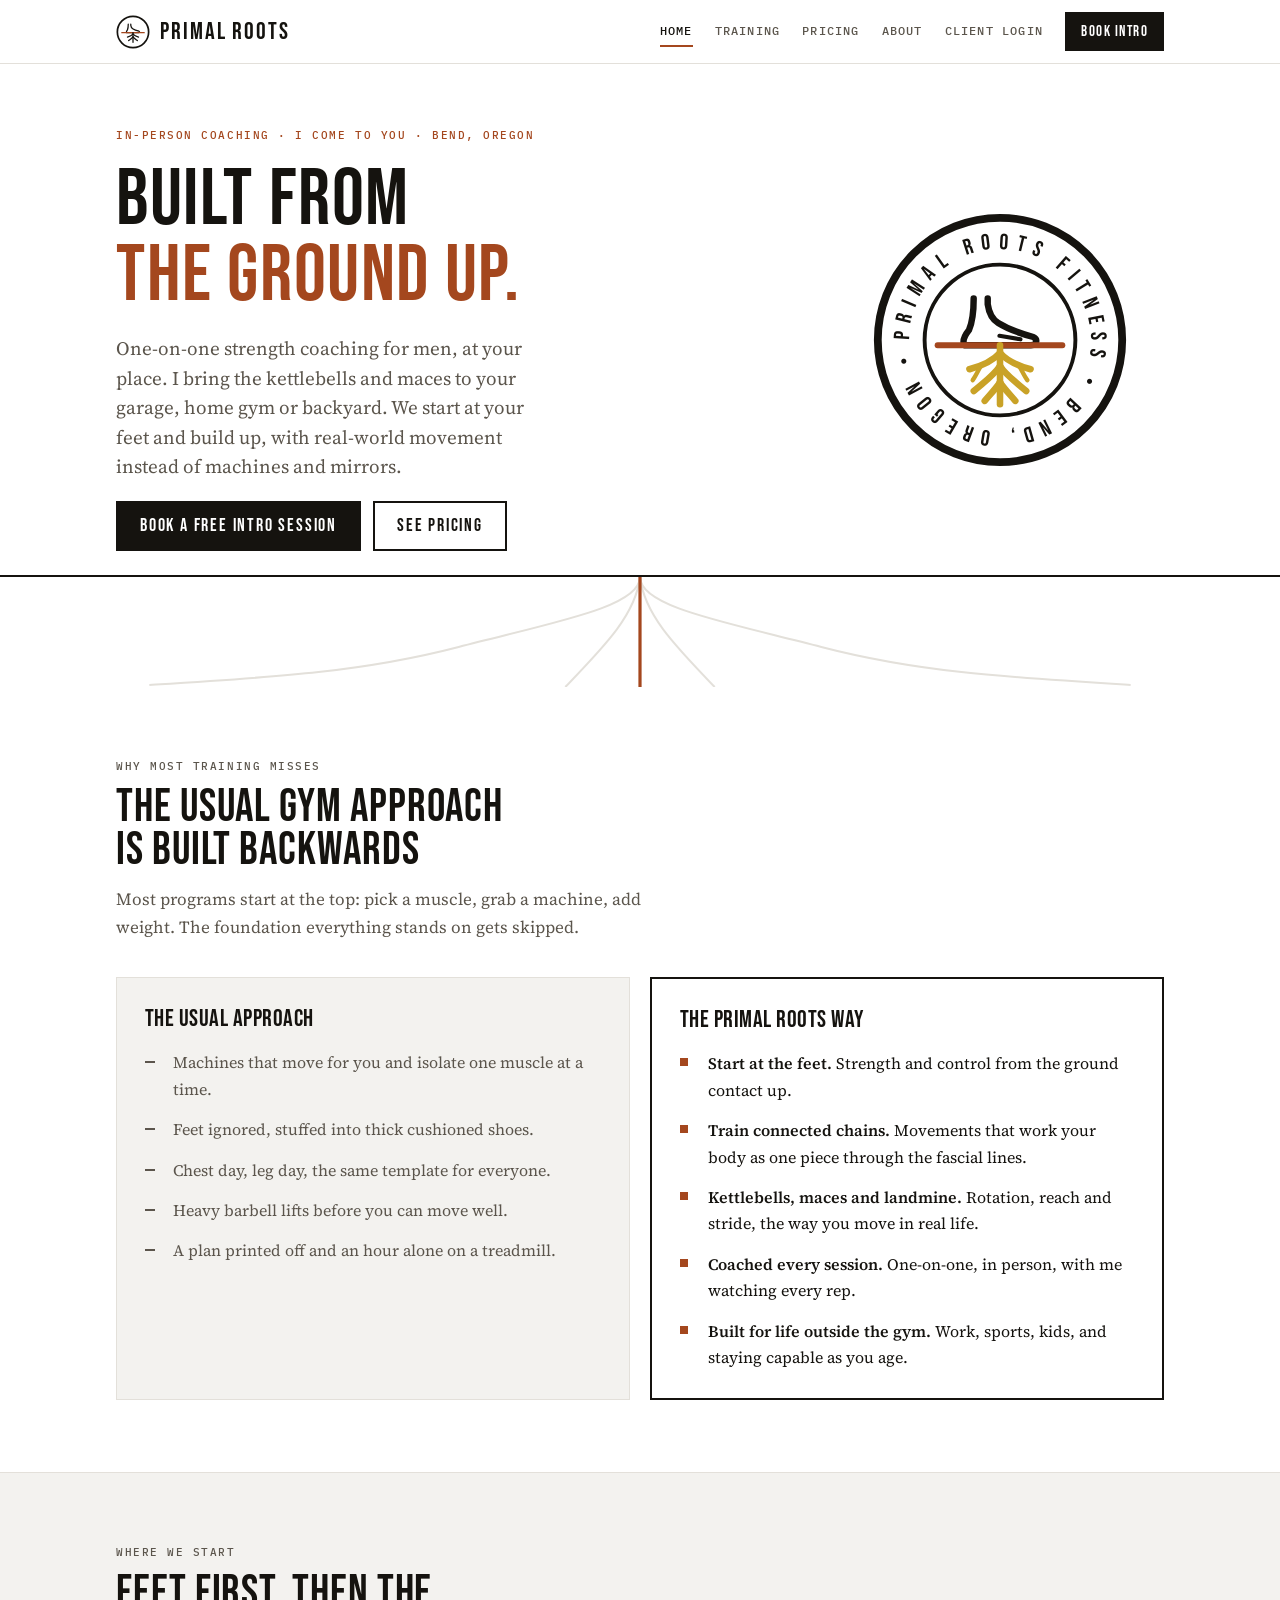
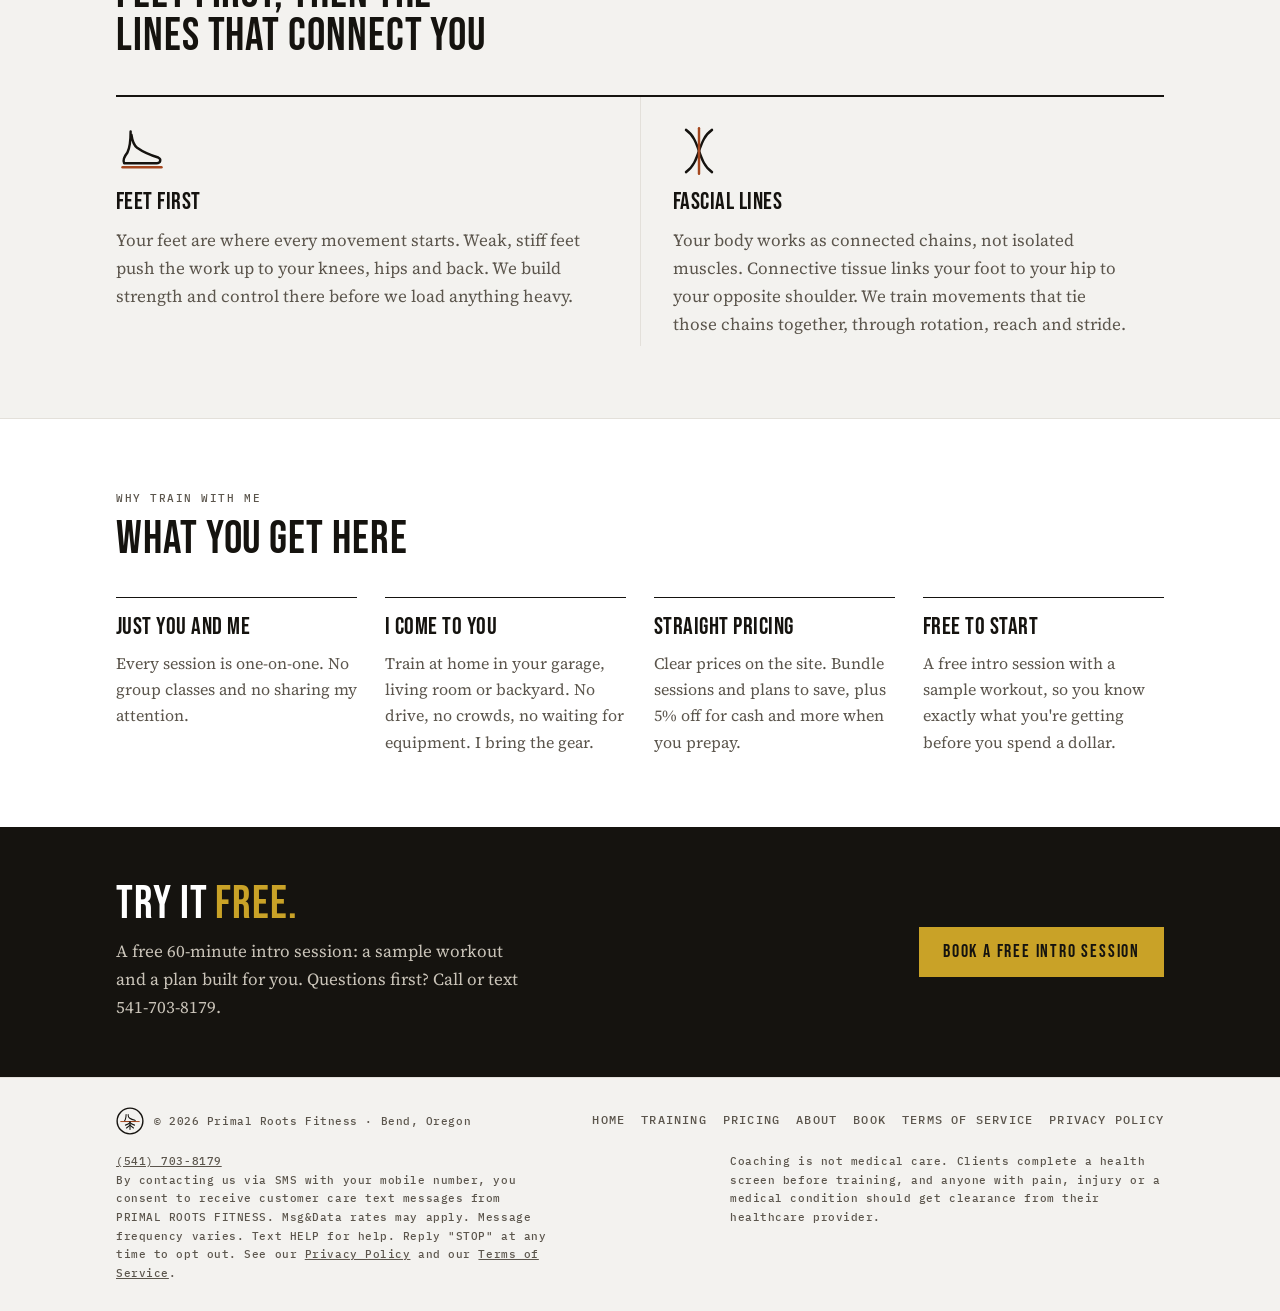
==== commit f221df1f: "Back to in-person: coaching at the client's home in Bend, travel fee outside Bend; app back to sessi" ====
--- a/index.html
+++ b/index.html
@@ -4,9 +4,9 @@
 <meta charset="utf-8">
 <meta name="viewport" content="width=device-width, initial-scale=1, viewport-fit=cover">
 <title>Primal Roots</title>
-<meta name="description" content="Online strength coaching for men, built from the ground up. Based in Bend, Oregon.">
+<meta name="description" content="In-person men's strength coaching at your home in Bend, Oregon. I bring the equipment.">
 <meta property="og:title" content="Primal Roots">
-<meta property="og:description" content="Online strength coaching for men, built from the ground up. Based in Bend, Oregon.">
+<meta property="og:description" content="In-person men's strength coaching at your home in Bend, Oregon. I bring the equipment.">
 <meta name="theme-color" content="#FFFFFF">
 <link rel="icon" href="data:image/svg+xml,%3Csvg%20xmlns%3D%22http%3A//www.w3.org/2000/svg%22%20viewBox%3D%220%200%20200%20200%22%3E%3Crect%20width%3D%22200%22%20height%3D%22200%22%20rx%3D%2240%22%20fill%3D%22%23FFFFFF%22/%3E%3Cg%20fill%3D%22none%22%20stroke%3D%22%2315130F%22%20stroke-linecap%3D%22round%22%20stroke-linejoin%3D%22round%22%3E%3Ccircle%20cx%3D%22100%22%20cy%3D%22100%22%20r%3D%2292%22%20stroke-width%3D%2210%22/%3E%3Cg%20transform%3D%22translate%28100%20104%29%20scale%280.62%29%20translate%28-105%20-120%29%22%20stroke-width%3D%2212%22%3E%3Cpath%20d%3D%22M60%2040%20C60%2064%2058%2080%2052%2094%20C44%20104%2040%20112%2044%20120%20H158%20C168%20120%20170%20110%20162%20106%20C140%20100%20118%2092%20102%2082%20C92%2076%2086%2064%2084%2050%20V40%22/%3E%3C/g%3E%3Cpath%20d%3D%22M34%20104%20H166%22%20stroke%3D%22%23A4471E%22%20stroke-width%3D%227%22/%3E%3Cg%20transform%3D%22translate%28100%20104%29%20scale%280.58%29%20translate%28-100%20-82%29%22%20stroke-width%3D%2213%22%3E%3Cpath%20d%3D%22M100%2082%20V180%22/%3E%3Cpath%20d%3D%22M100%2096%20C86%20112%2066%20120%2044%20126%22/%3E%3Cpath%20d%3D%22M100%2096%20C114%20112%20134%20120%20156%20126%22/%3E%3Cpath%20d%3D%22M100%20124%20C88%20140%2072%20150%2056%20162%22/%3E%3Cpath%20d%3D%22M100%20124%20C112%20140%20128%20150%20144%20162%22/%3E%3C/g%3E%3C/g%3E%3C/svg%3E">
 <link rel="preconnect" href="https://fonts.googleapis.com"><link rel="preconnect" href="https://fonts.gstatic.com" crossorigin><link rel="stylesheet" href="https://fonts.googleapis.com/css2?family=Bebas+Neue&family=Source+Serif+4:ital,opsz,wght@0,8..60,400;0,8..60,600;1,8..60,400&family=IBM+Plex+Mono:wght@500&display=swap">
@@ -15,15 +15,15 @@
 <body>
 <header><div class="wrap">
 <a class="mark" href="index.html"><svg viewBox="0 0 200 200" aria-hidden="true"><g fill="none" stroke="#15130F" stroke-linecap="round" stroke-linejoin="round"><circle cx="100" cy="100" r="92" stroke-width="10"/><g transform="translate(100 104) scale(0.62) translate(-105 -120)" stroke-width="12"><path d="M60 40 C60 64 58 80 52 94 C44 104 40 112 44 120 H158 C168 120 170 110 162 106 C140 100 118 92 102 82 C92 76 86 64 84 50 V40"/></g><path d="M34 104 H166" stroke="#A4471E" stroke-width="7"/><g transform="translate(100 104) scale(0.58) translate(-100 -82)" stroke-width="13"><path d="M100 82 V180"/><path d="M100 96 C86 112 66 120 44 126"/><path d="M100 96 C114 112 134 120 156 126"/><path d="M100 124 C88 140 72 150 56 162"/><path d="M100 124 C112 140 128 150 144 162"/></g></g></svg>Primal Roots</a>
-<nav aria-label="Main"><a href="index.html" aria-current="page">Home</a><a href="training.html">Training</a><a href="pricing.html">Plans</a><a href="about.html">About</a><a href="app/">Client login</a><a class="btn" href="book.html">Get started</a></nav>
+<nav aria-label="Main"><a href="index.html" aria-current="page">Home</a><a href="training.html">Training</a><a href="pricing.html">Pricing</a><a href="about.html">About</a><a href="app/">Client login</a><a class="btn" href="book.html">Book intro</a></nav>
 </div></header>
 <main>
 <section class="hero"><div class="wrap">
 <div class="copy">
-<p class="label">Online coaching · Based in Bend, Oregon</p>
+<p class="label">In-person coaching · I come to you · Bend, Oregon</p>
 <h1>Built from<br><span>the ground up.</span></h1>
-<p class="lede">Online strength coaching for men. A program built for you, your form checked on video, and a real coach in your pocket. We start at your feet and build up, with kettlebells and real-world movement instead of machines and mirrors.</p>
-<div class="ctas"><a class="btn" href="https://calendar.app.google/MXGP5ihnuN8vnBzv5" target="_blank" rel="noopener">Book a free call</a><a class="btn ghost" href="pricing.html">See plans</a></div>
+<p class="lede">One-on-one strength coaching for men, at your place. I bring the kettlebells and maces to your garage, home gym or backyard. We start at your feet and build up, with real-world movement instead of machines and mirrors.</p>
+<div class="ctas"><a class="btn" href="https://calendar.app.google/MXGP5ihnuN8vnBzv5" target="_blank" rel="noopener">Book a free intro session</a><a class="btn ghost" href="pricing.html">See pricing</a></div>
 </div>
 <svg class="seal" viewBox="0 0 200 200" role="img" aria-label="Primal Roots seal: a bare foot standing on the ground with a deep root system, ringed by the words Primal Roots Fitness, Bend Oregon" fill="none" stroke="#15130F" stroke-width="6" stroke-linecap="round" stroke-linejoin="round">
 <defs><path id="hero-ring" d="M30 100 A70 70 0 1 1 170 100 A70 70 0 1 1 30 100"/></defs>
@@ -46,13 +46,13 @@
 <li><span>Feet ignored, stuffed into thick cushioned shoes.</span></li>
 <li><span>Chest day, leg day, the same template for everyone.</span></li>
 <li><span>Heavy barbell lifts before you can move well.</span></li>
-<li><span>A generic PDF program and nobody checking your form.</span></li>
+<li><span>A plan printed off and an hour alone on a treadmill.</span></li>
 </ul></div>
 <div class="col ours"><h3>The Primal Roots way</h3><ul>
 <li><span><b>Start at the feet.</b> Strength and control from the ground contact up.</span></li>
 <li><span><b>Train connected chains.</b> Movements that work your body as one piece through the fascial lines.</span></li>
 <li><span><b>Kettlebells, maces and landmine.</b> Rotation, reach and stride, the way you move in real life.</span></li>
-<li><span><b>Actually coached.</b> Your program in the app, form checks on video, weekly check-ins and messages back from me.</span></li>
+<li><span><b>Coached every session.</b> One-on-one, in person, with me watching every rep.</span></li>
 <li><span><b>Built for life outside the gym.</b> Work, sports, kids, and staying capable as you age.</span></li>
 </ul></div>
 </div>
@@ -69,22 +69,22 @@
 <section class="section"><div class="wrap">
 <div class="head"><p class="label">Why train with me</p><h2>What you get here</h2></div>
 <ul class="reasons">
-<li><h3>Real 1-on-1 coaching</h3><p>I write your program, review your form videos and answer your messages myself. No bots, no assistants.</p></li>
-<li><h3>Train anywhere</h3><p>Home, garage or gym. Your program is built around the equipment you actually have.</p></li>
-<li><h3>Everything in one app</h3><p>Workouts with demo videos, weekly check-ins, progress photos, habits and chat, all in one place.</p></li>
-<li><h3>Free to start</h3><p>A free video call to talk through your goals before you spend a dollar.</p></li>
+<li><h3>Just you and me</h3><p>Every session is one-on-one. No group classes and no sharing my attention.</p></li>
+<li><h3>I come to you</h3><p>Train at home in your garage, living room or backyard. No drive, no crowds, no waiting for equipment. I bring the gear.</p></li>
+<li><h3>Straight pricing</h3><p>Clear prices on the site. Bundle sessions and plans to save, plus 5% off for cash and more when you prepay.</p></li>
+<li><h3>Free to start</h3><p>A free intro session with a sample workout, so you know exactly what you're getting before you spend a dollar.</p></li>
 </ul>
 </div></section>
 <section class="band"><div class="wrap">
-<div><h2>Start with a <span>free call.</span></h2><p>A free 30-minute video call about your goals, your training and whether coaching is a fit. Questions first? Call or text 541-703-8179.</p></div>
-<a class="btn" href="https://calendar.app.google/MXGP5ihnuN8vnBzv5" target="_blank" rel="noopener">Book a free call</a>
+<div><h2>Try it <span>free.</span></h2><p>A free 60-minute intro session: a sample workout and a plan built for you. Questions first? Call or text 541-703-8179.</p></div>
+<a class="btn" href="https://calendar.app.google/MXGP5ihnuN8vnBzv5" target="_blank" rel="noopener">Book a free intro session</a>
 </div></section>
 </main>
 <footer><div class="wrap">
 <span class="fm"><svg viewBox="0 0 200 200" aria-hidden="true"><g fill="none" stroke="#15130F" stroke-linecap="round" stroke-linejoin="round"><circle cx="100" cy="100" r="92" stroke-width="10"/><g transform="translate(100 104) scale(0.62) translate(-105 -120)" stroke-width="12"><path d="M60 40 C60 64 58 80 52 94 C44 104 40 112 44 120 H158 C168 120 170 110 162 106 C140 100 118 92 102 82 C92 76 86 64 84 50 V40"/></g><path d="M34 104 H166" stroke="#A4471E" stroke-width="7"/><g transform="translate(100 104) scale(0.58) translate(-100 -82)" stroke-width="13"><path d="M100 82 V180"/><path d="M100 96 C86 112 66 120 44 126"/><path d="M100 96 C114 112 134 120 156 126"/><path d="M100 124 C88 140 72 150 56 162"/><path d="M100 124 C112 140 128 150 144 162"/></g></g></svg>© 2026 Primal Roots Fitness · Bend, Oregon</span>
-<nav aria-label="Footer"><a href="index.html">Home</a><a href="training.html">Training</a><a href="pricing.html">Plans</a><a href="about.html">About</a><a href="book.html">Get started</a><a href="terms.html">Terms of Service</a><a href="privacy.html">Privacy Policy</a></nav>
+<nav aria-label="Footer"><a href="index.html">Home</a><a href="training.html">Training</a><a href="pricing.html">Pricing</a><a href="about.html">About</a><a href="book.html">Book</a><a href="terms.html">Terms of Service</a><a href="privacy.html">Privacy Policy</a></nav>
 <p class="sms"><a href="sms:+15417038179">(541) 703-8179</a><br>By contacting us via SMS with your mobile number, you consent to receive customer care text messages from PRIMAL ROOTS FITNESS. Msg&amp;Data rates may apply. Message frequency varies. Text HELP for help. Reply "STOP" at any time to opt out. See our <a href="privacy.html">Privacy Policy</a> and our <a href="terms.html">Terms of Service</a>.</p>
-<p>Coaching is not medical care. Coaching clients complete a health screen before starting, and anyone with pain, injury or a medical condition should get clearance from their healthcare provider.</p>
+<p>Coaching is not medical care. Clients complete a health screen before training, and anyone with pain, injury or a medical condition should get clearance from their healthcare provider.</p>
 </div></footer>
 <script src="app.js"></script>
 </body>
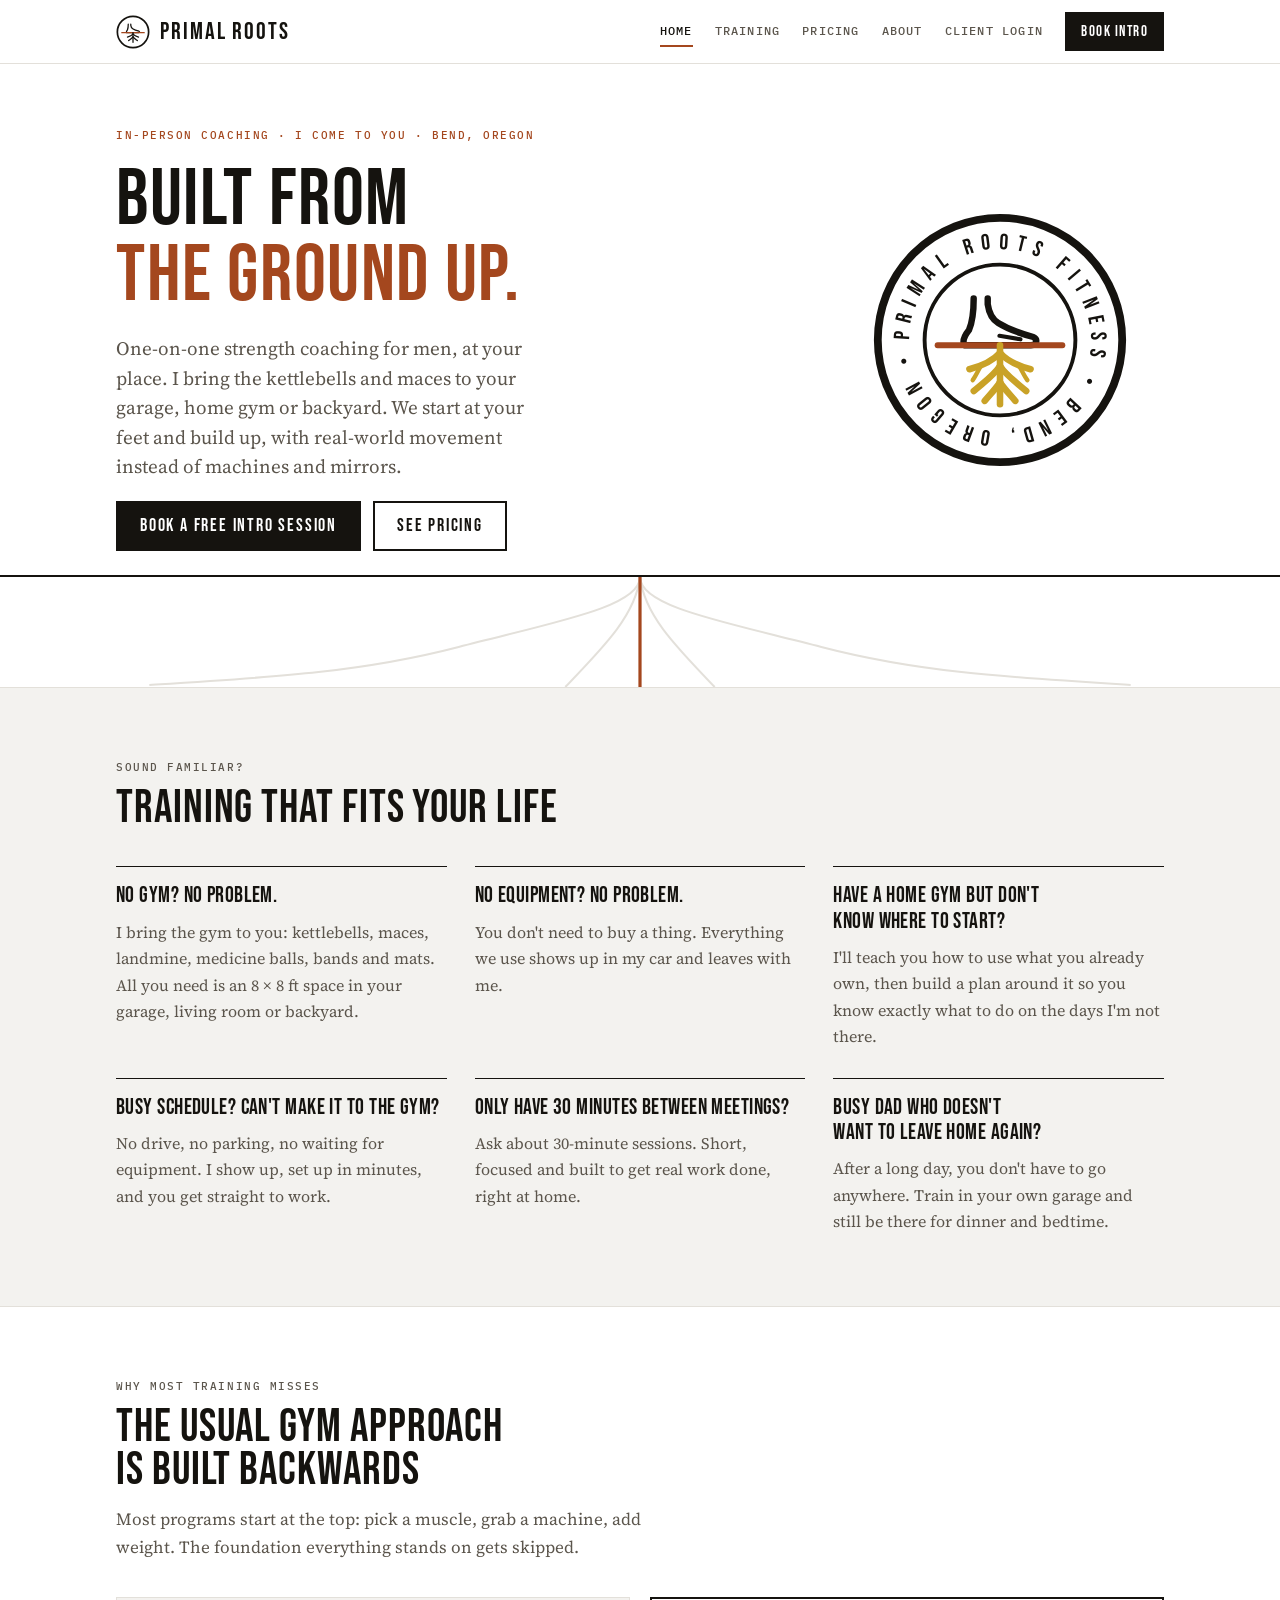
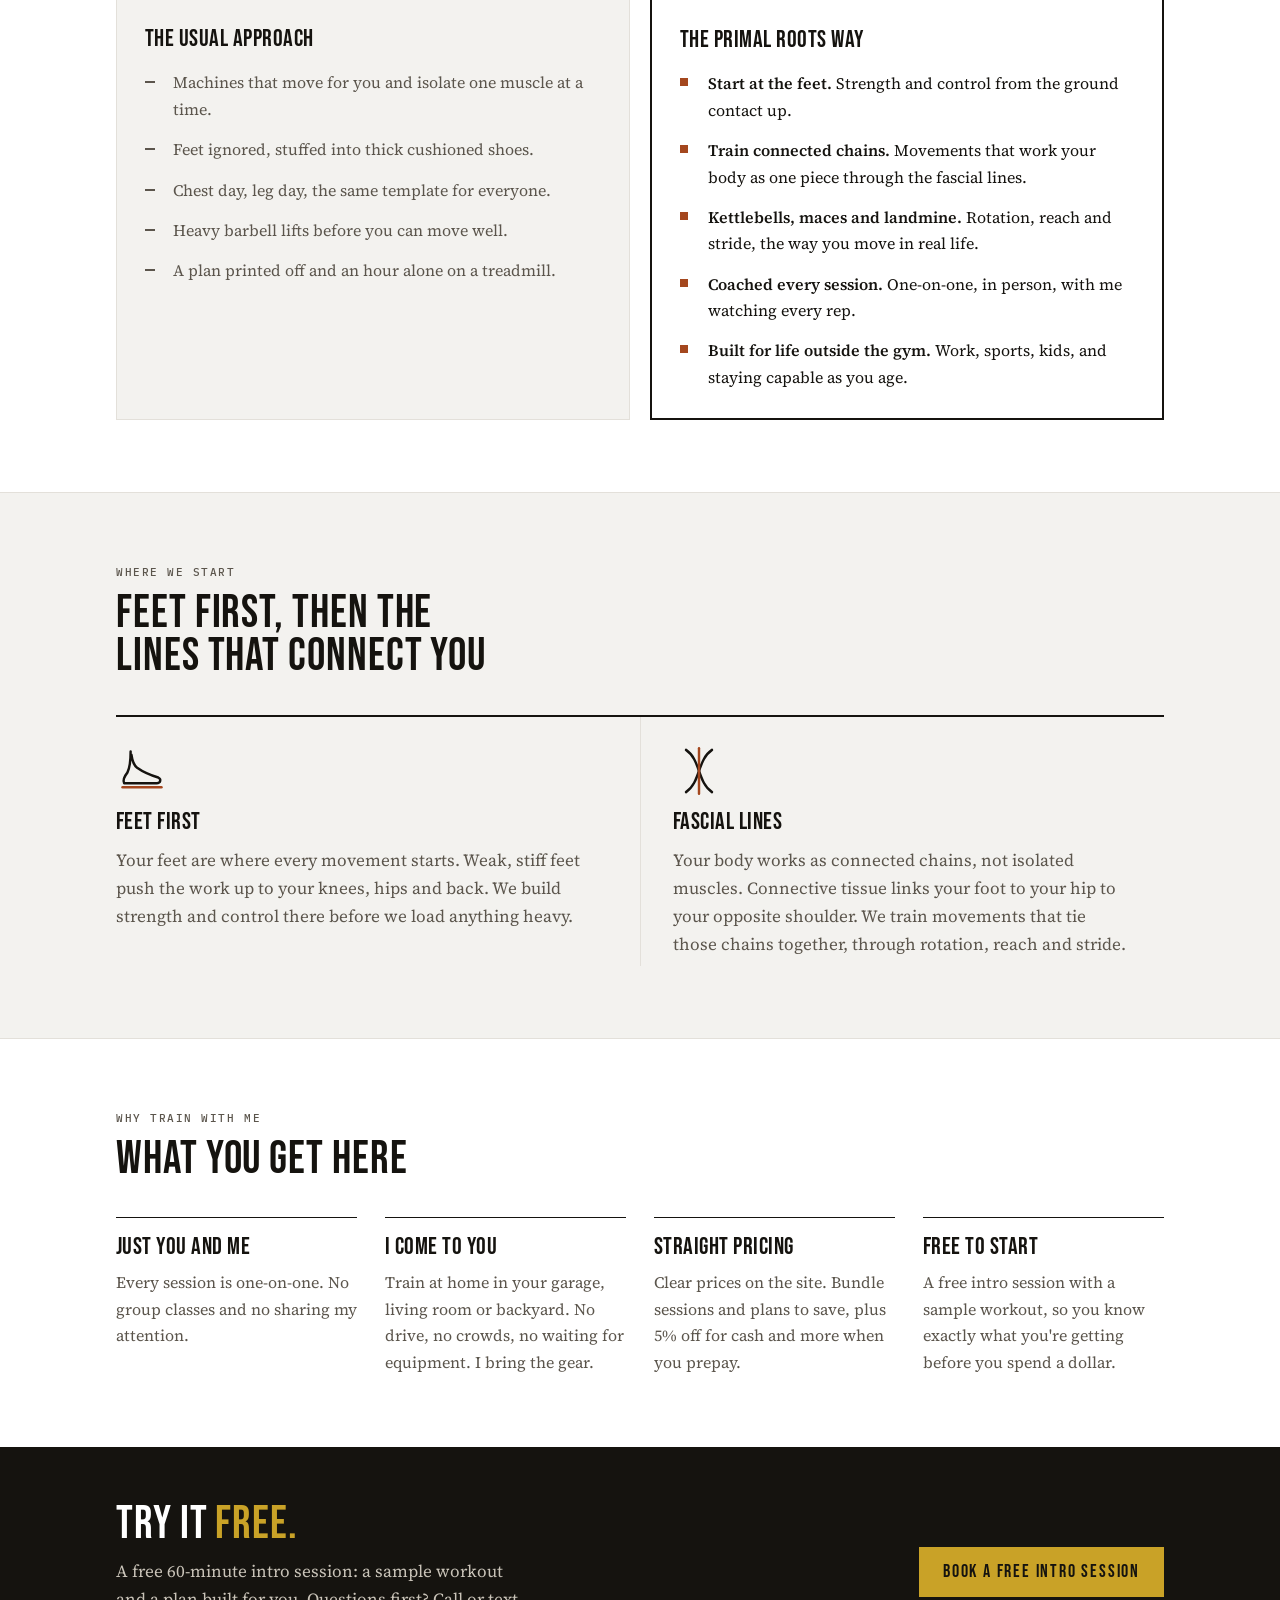
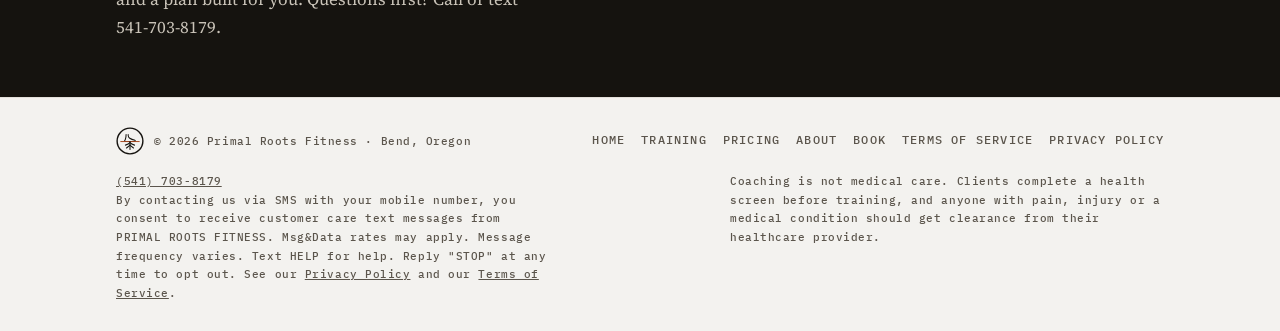
==== commit 342ec035: "Home: 'Sound familiar?' problem and solution section Co-Authored-By: Claude Opus 5.5 <noreply@anthro" ====
--- a/index.html
+++ b/index.html
@@ -36,6 +36,18 @@
 </div>
 <div class="ground" aria-hidden="true"><svg class="roots" viewBox="0 0 1200 110" preserveAspectRatio="none" fill="none"><g stroke="#E3E0DA" stroke-width="2"><path d="M600 0 C600 30 520 45 430 70 S260 100 140 108"/><path d="M600 0 C600 30 680 45 770 70 S940 100 1060 108"/><path d="M600 0 C596 38 566 70 530 110"/><path d="M600 0 C604 38 634 70 670 110"/></g><path d="M600 0 V110" stroke="#A4471E" stroke-width="3"/></svg></div>
 </section>
+
+<section class="section tint"><div class="wrap">
+<div class="head"><p class="label">Sound familiar?</p><h2>Training that fits your life</h2></div>
+<ul class="reasons fit">
+<li><h3>No gym? No problem.</h3><p>I bring the gym to you: kettlebells, maces, landmine, medicine balls, bands and mats. All you need is an 8 × 8 ft space in your garage, living room or backyard.</p></li>
+<li><h3>No equipment? No problem.</h3><p>You don't need to buy a thing. Everything we use shows up in my car and leaves with me.</p></li>
+<li><h3>Have a home gym but don't know where to start?</h3><p>I'll teach you how to use what you already own, then build a plan around it so you know exactly what to do on the days I'm not there.</p></li>
+<li><h3>Busy schedule? Can't make it to the gym?</h3><p>No drive, no parking, no waiting for equipment. I show up, set up in minutes, and you get straight to work.</p></li>
+<li><h3>Only have 30 minutes between meetings?</h3><p>Ask about 30-minute sessions. Short, focused and built to get real work done, right at home.</p></li>
+<li><h3>Busy dad who doesn't want to leave home again?</h3><p>After a long day, you don't have to go anywhere. Train in your own garage and still be there for dinner and bedtime.</p></li>
+</ul>
+</div></section>
 
 <section class="section"><div class="wrap">
 <div class="head"><p class="label">Why most training misses</p><h2>The usual gym approach is built backwards</h2>
--- a/styles.css
+++ b/styles.css
@@ -261,3 +261,7 @@
 footer p.sms a{color:inherit;text-decoration:underline}
 .tiers.two{grid-template-columns:repeat(2,1fr);gap:16px;max-width:960px}
 @media (max-width:800px){.tiers.two{grid-template-columns:1fr}}
+.reasons.fit h3{font-size:22px;line-height:1.15}
+.reasons.fit{grid-template-columns:repeat(3,1fr)}
+@media (max-width:900px){.reasons.fit{grid-template-columns:1fr 1fr}}
+@media (max-width:600px){.reasons.fit{grid-template-columns:1fr}}
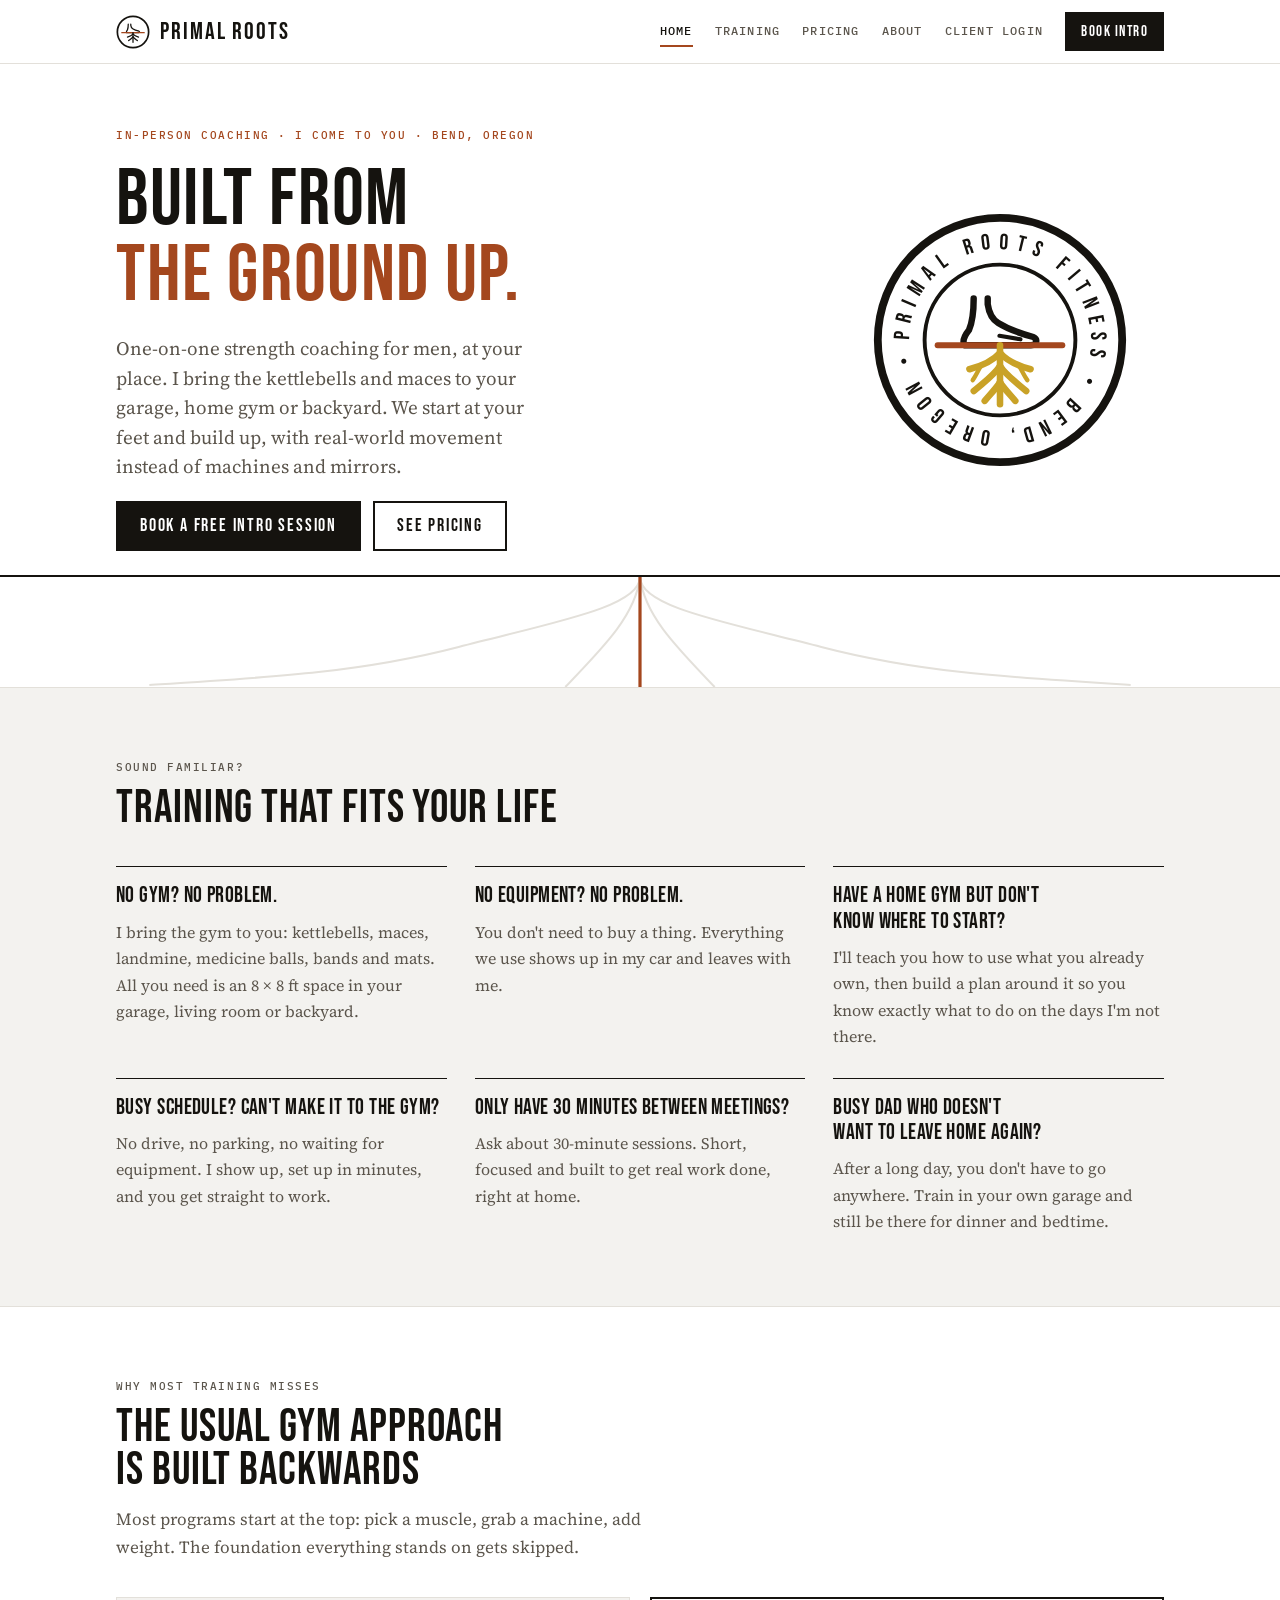
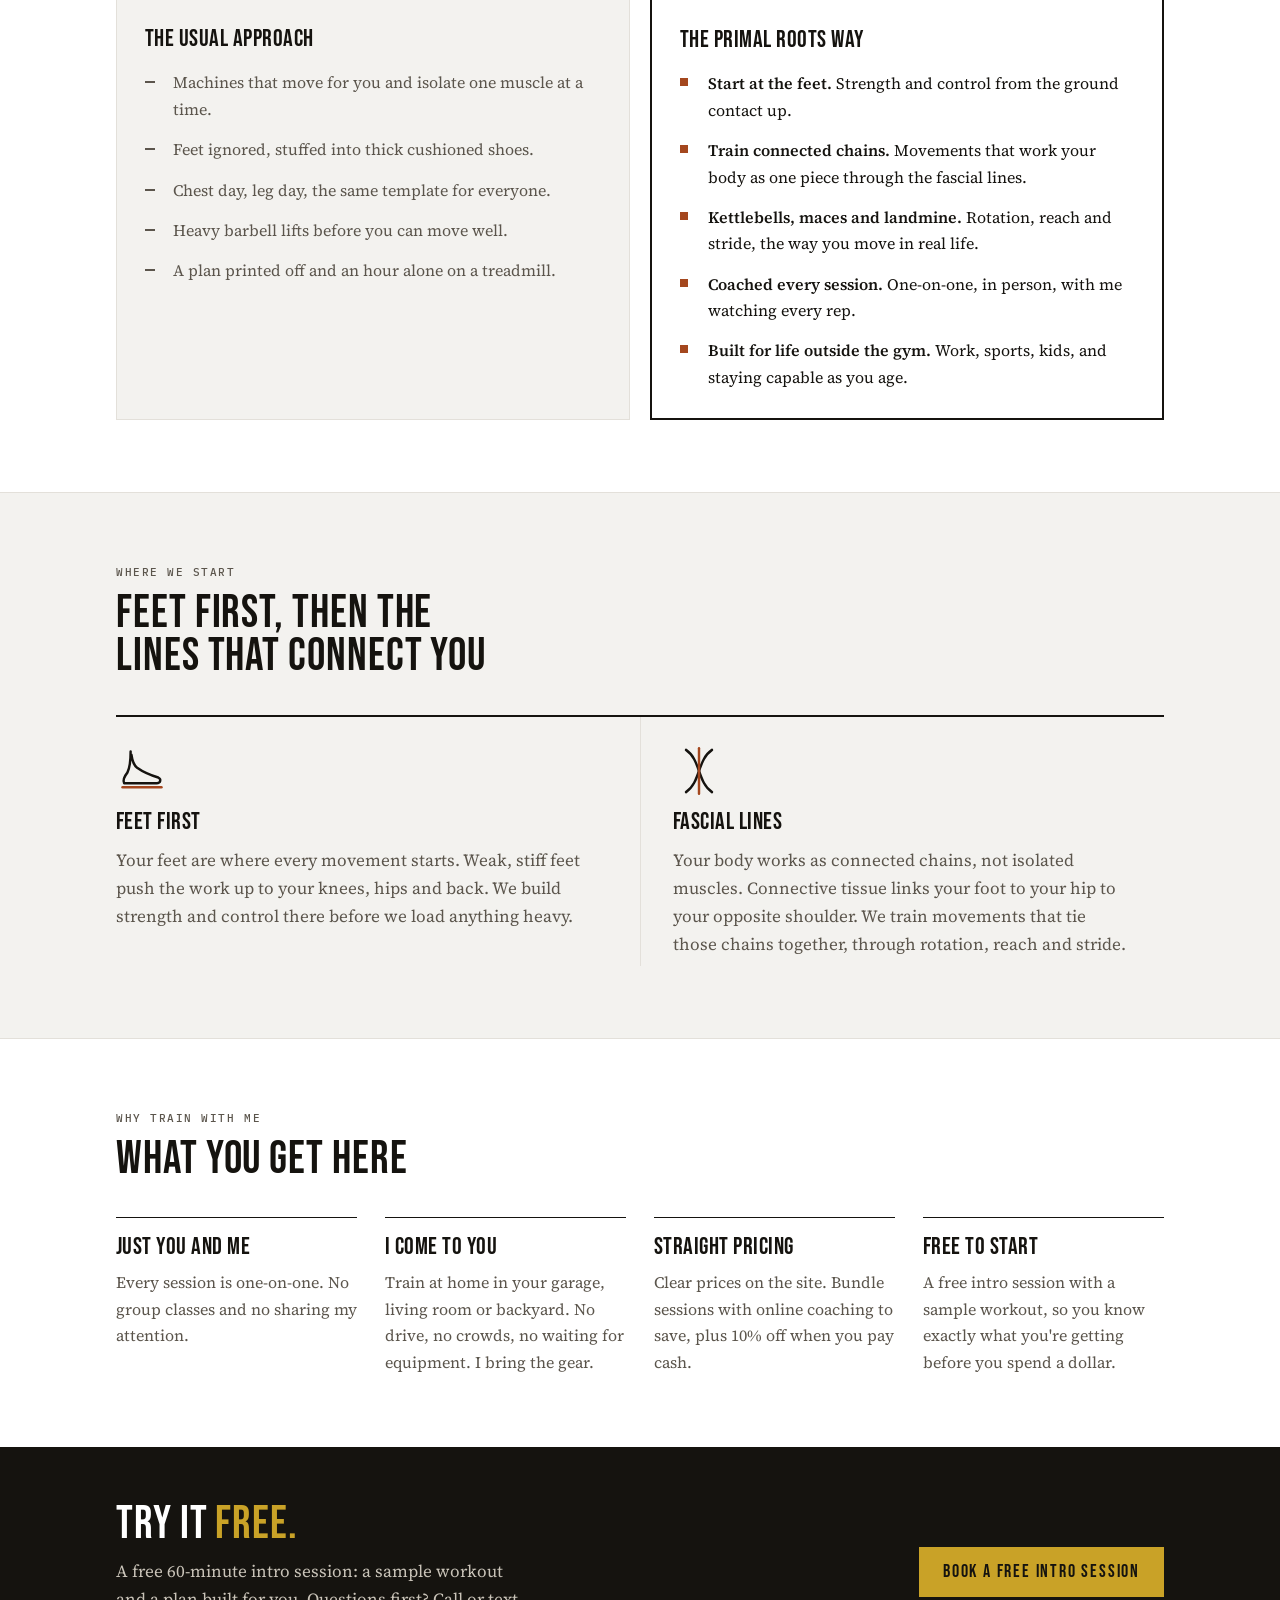
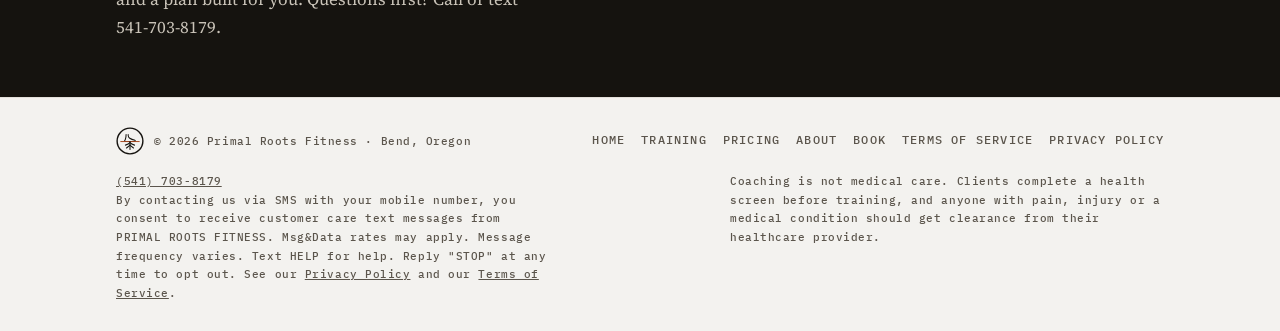
==== commit dc91006a: "Pricing: month to month only, 10% cash discount; remove prepay discounts Co-Authored-By: Claude Opus" ====
--- a/index.html
+++ b/index.html
@@ -83,7 +83,7 @@
 <ul class="reasons">
 <li><h3>Just you and me</h3><p>Every session is one-on-one. No group classes and no sharing my attention.</p></li>
 <li><h3>I come to you</h3><p>Train at home in your garage, living room or backyard. No drive, no crowds, no waiting for equipment. I bring the gear.</p></li>
-<li><h3>Straight pricing</h3><p>Clear prices on the site. Bundle sessions and plans to save, plus 5% off for cash and more when you prepay.</p></li>
+<li><h3>Straight pricing</h3><p>Clear prices on the site. Bundle sessions with online coaching to save, plus 10% off when you pay cash.</p></li>
 <li><h3>Free to start</h3><p>A free intro session with a sample workout, so you know exactly what you're getting before you spend a dollar.</p></li>
 </ul>
 </div></section>
--- a/styles.css
+++ b/styles.css
@@ -265,3 +265,17 @@
 .reasons.fit{grid-template-columns:repeat(3,1fr)}
 @media (max-width:900px){.reasons.fit{grid-template-columns:1fr 1fr}}
 @media (max-width:600px){.reasons.fit{grid-template-columns:1fr}}
+.deal{margin:0;padding:10px 12px;background:#F7EDE6;border-left:3px solid var(--rust);font-size:15px;color:var(--ink)}
+.ladder{display:grid;border-top:1px solid var(--ink);margin-bottom:32px;max-width:760px}
+.ladder>div{display:grid;grid-template-columns:1.4fr 1fr 1fr;gap:12px;padding:12px 0;border-bottom:1px solid var(--rule);align-items:baseline}
+.ladder b{font-family:'Bebas Neue',Impact,sans-serif;font-weight:400;font-size:24px;letter-spacing:.02em}
+.ladder span:last-child{color:var(--stone);font-size:15px}
+.ladder .best b,.ladder .best span:first-child{color:var(--rust)}
+@media (max-width:560px){.ladder>div{grid-template-columns:1fr auto}.ladder span:last-child{grid-column:1/-1}}
+.combo{display:grid;grid-template-columns:1fr auto 1fr;gap:18px;align-items:center;border:1px solid var(--ink);padding:20px;margin:24px 0 8px;max-width:900px}
+.combo h3{margin:4px 0 6px}
+.combo p{margin:0;color:var(--stone);font-size:16px}
+.combo .label{color:var(--rust)}
+.combo .plus{font-family:'Bebas Neue',Impact,sans-serif;font-size:44px;color:var(--rust);line-height:1}
+@media (max-width:640px){.combo{grid-template-columns:1fr}.combo .plus{text-align:center}}
+.tier .sub.small{font-size:14px;margin:0}
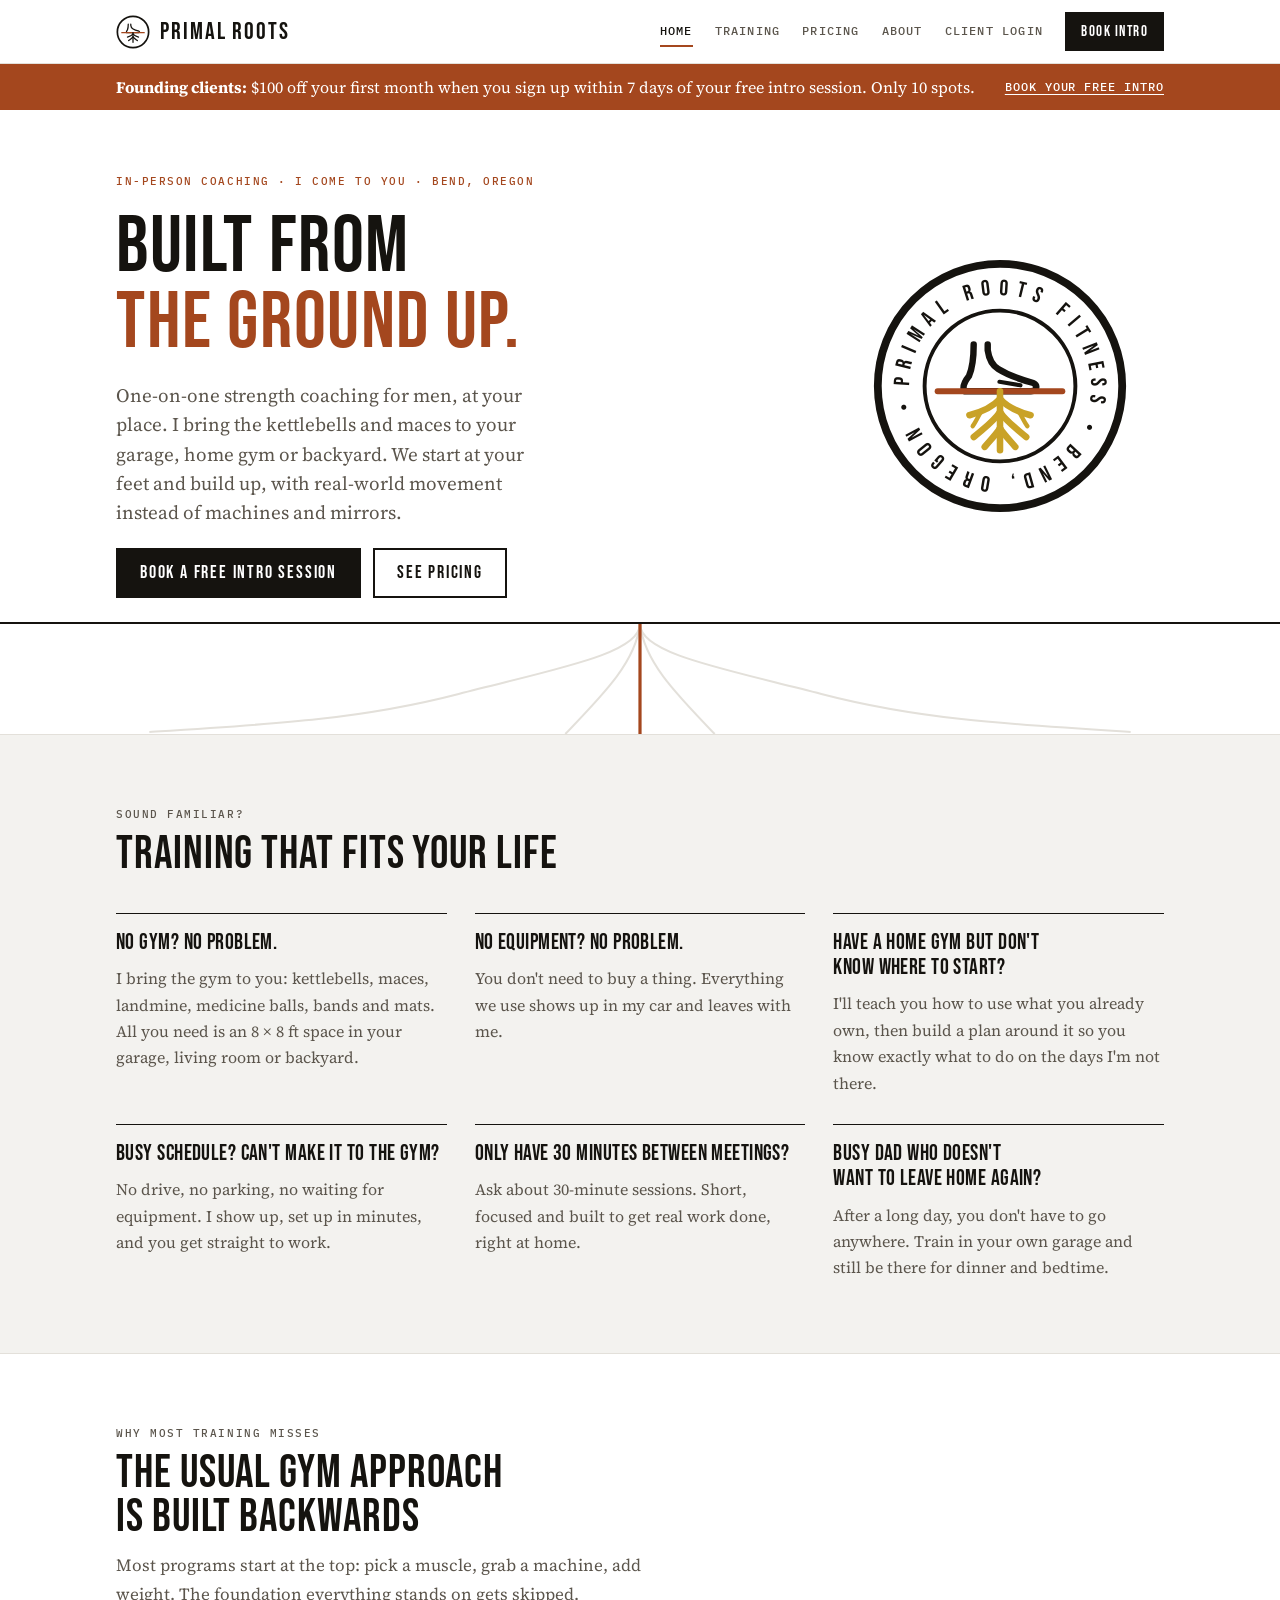
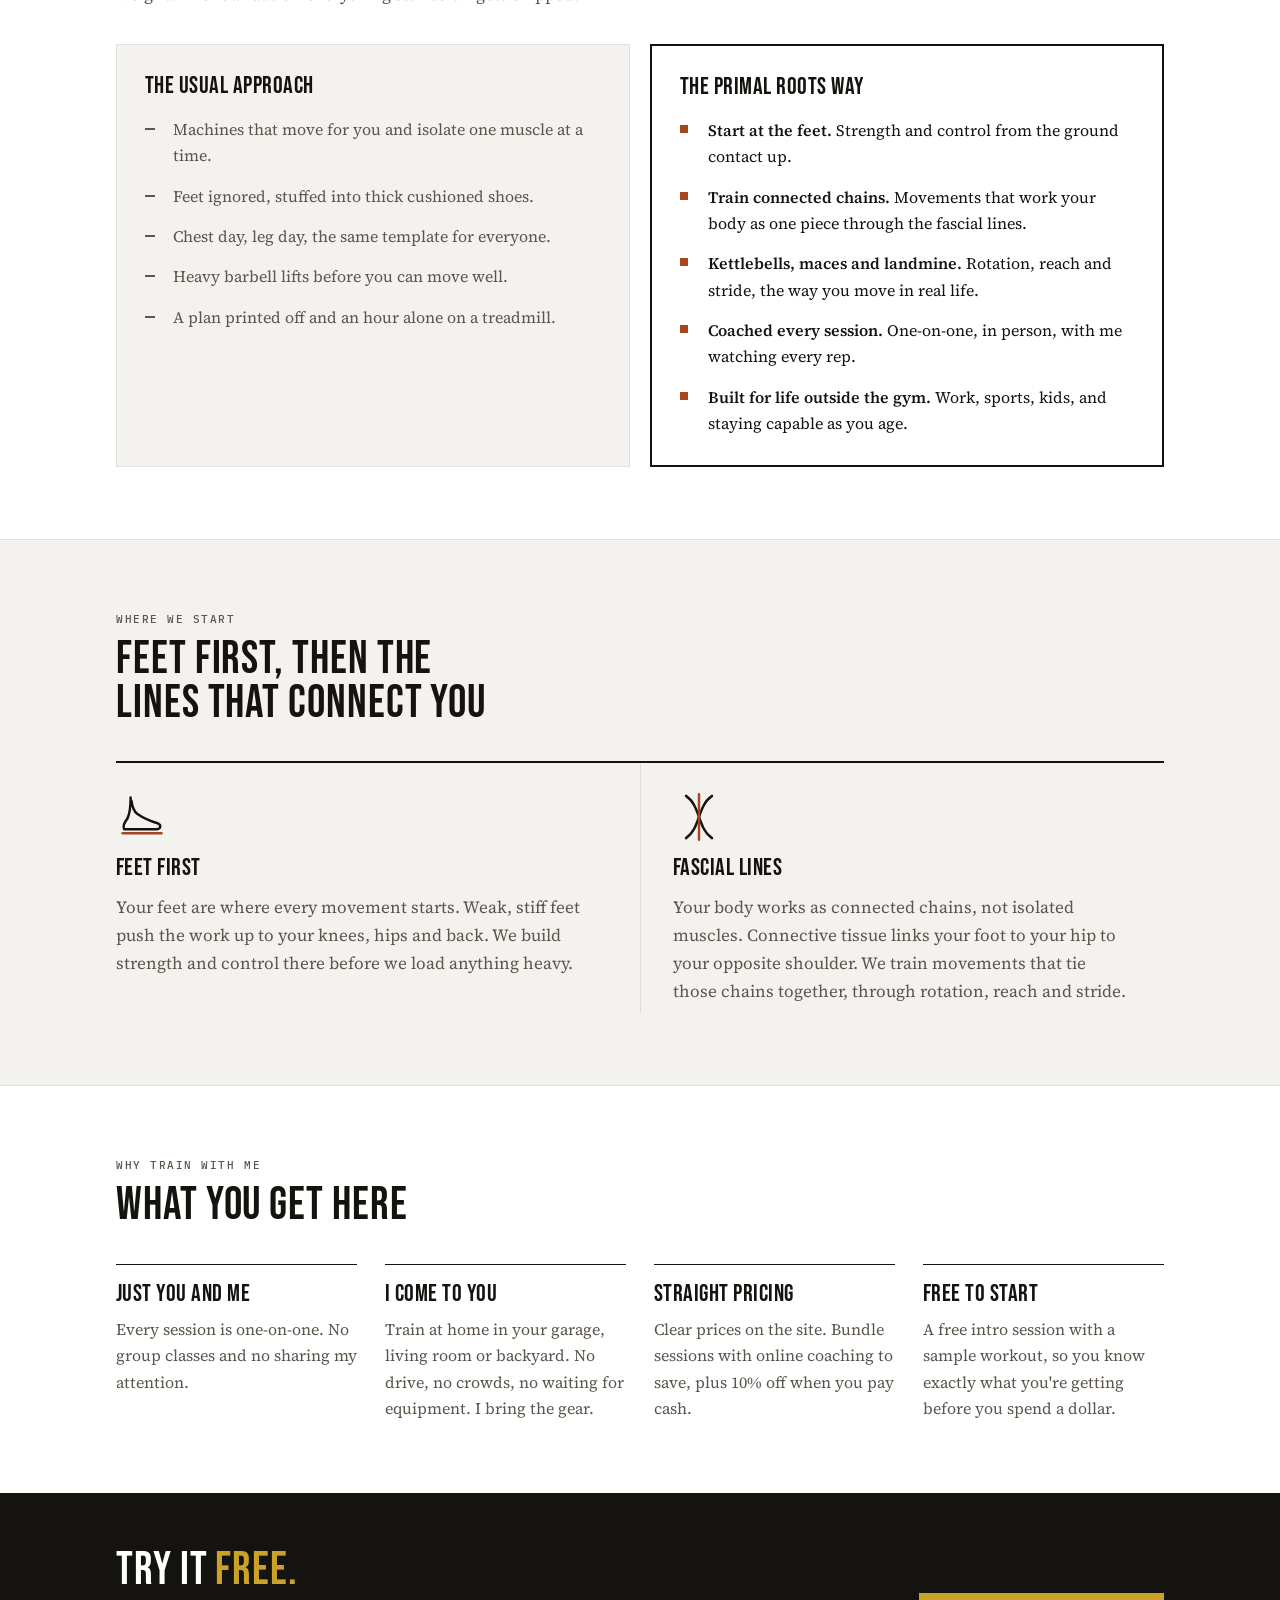
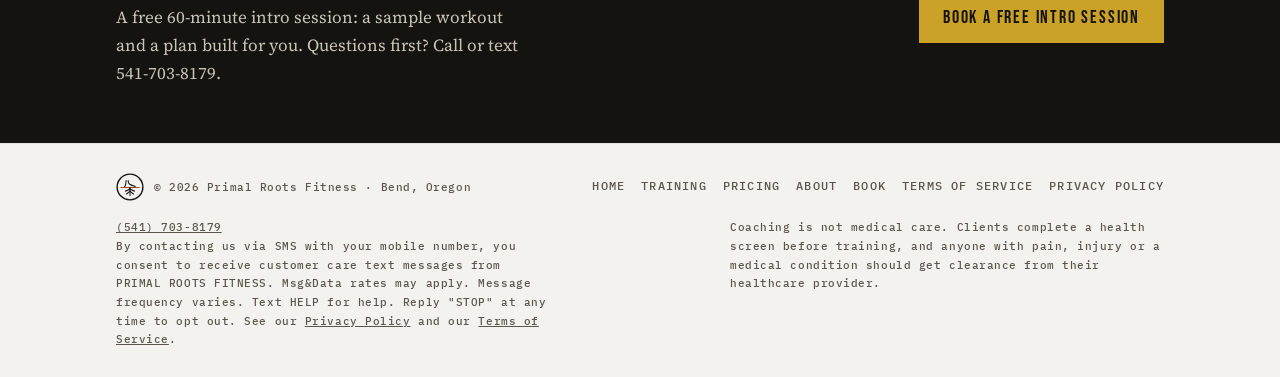
==== commit 44750982: "Founding-client offer banner on home and pricing Co-Authored-By: Claude Opus 5.5 <noreply@anthropic." ====
--- a/index.html
+++ b/index.html
@@ -18,6 +18,7 @@
 <nav aria-label="Main"><a href="index.html" aria-current="page">Home</a><a href="training.html">Training</a><a href="pricing.html">Pricing</a><a href="about.html">About</a><a href="app/">Client login</a><a class="btn" href="book.html">Book intro</a></nav>
 </div></header>
 <main>
+<aside class="founding" aria-label="Founding client offer"><div class="wrap"><p><b>Founding clients:</b> $100 off your first month when you sign up within 7 days of your free intro session. Only 10 spots.</p><a href="book.html">Book your free intro</a></div></aside>
 <section class="hero"><div class="wrap">
 <div class="copy">
 <p class="label">In-person coaching · I come to you · Bend, Oregon</p>
--- a/styles.css
+++ b/styles.css
@@ -279,3 +279,7 @@
 .combo .plus{font-family:'Bebas Neue',Impact,sans-serif;font-size:44px;color:var(--rust);line-height:1}
 @media (max-width:640px){.combo{grid-template-columns:1fr}.combo .plus{text-align:center}}
 .tier .sub.small{font-size:14px;margin:0}
+.founding{background:var(--rust);color:#fff}
+.founding .wrap{display:flex;flex-wrap:wrap;gap:8px 20px;align-items:center;justify-content:space-between;padding-block:12px}
+.founding p{margin:0;font-size:16px;line-height:1.4}
+.founding a{color:#fff;font:500 12px/1 var(--mono);letter-spacing:.08em;text-transform:uppercase;text-decoration:underline;text-underline-offset:3px;white-space:nowrap}
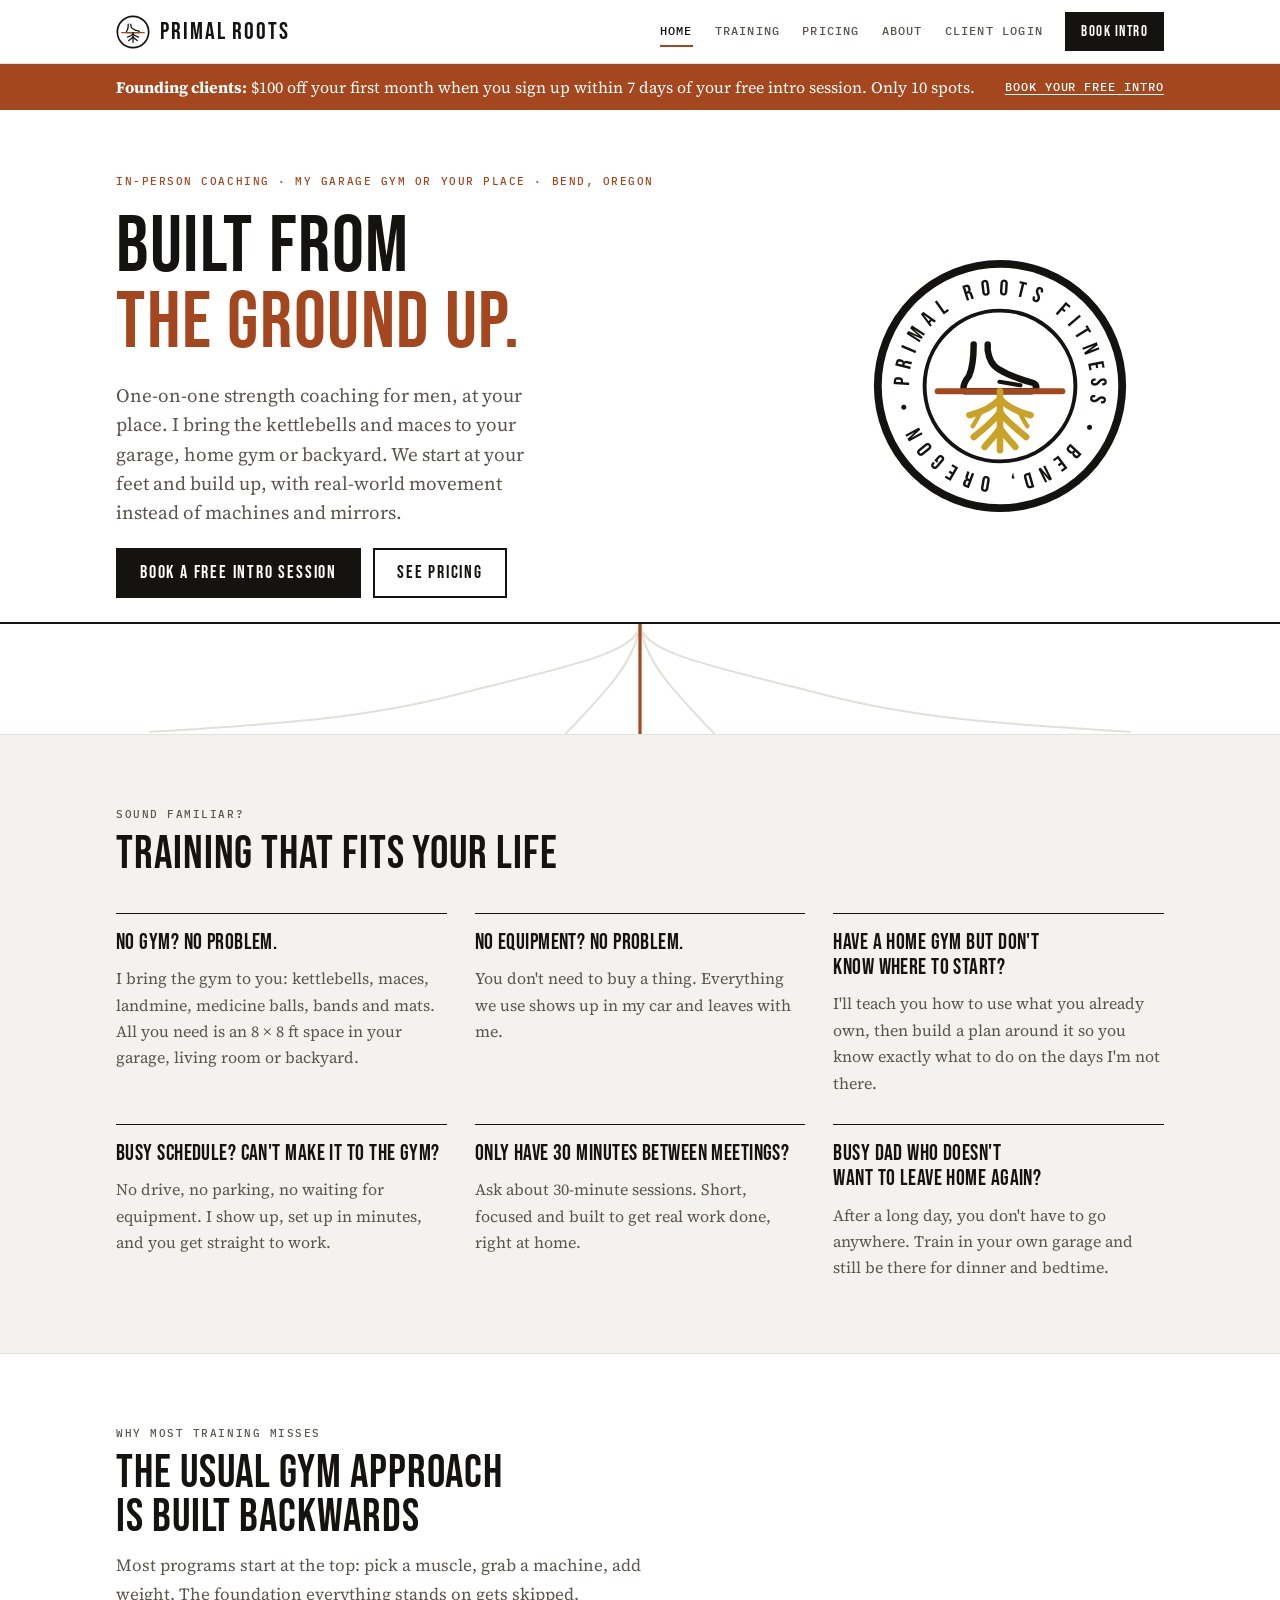
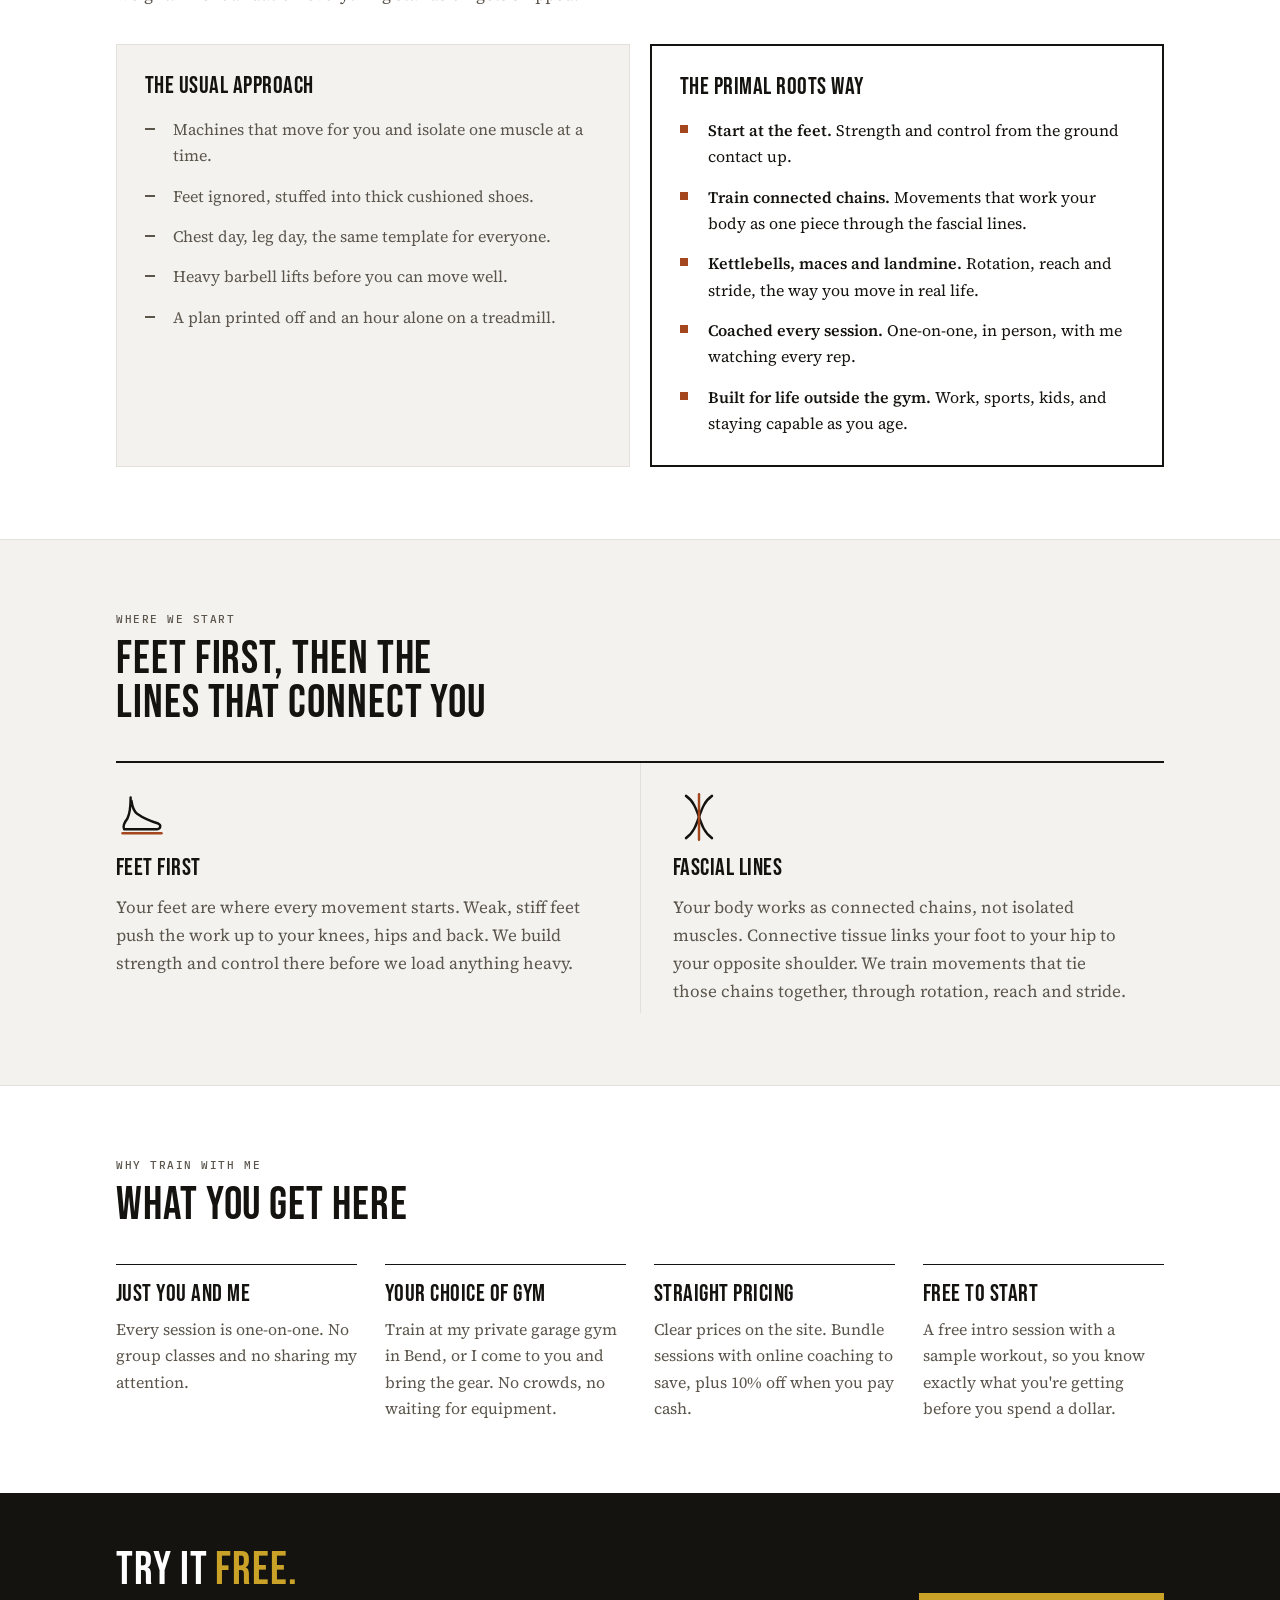
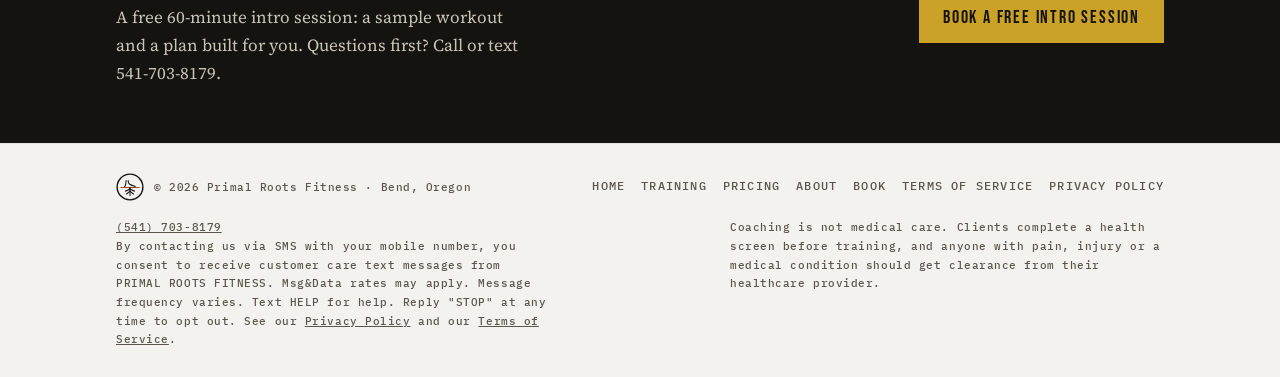
==== commit c2e328ba: "Add private garage gym option alongside in-home training Co-Authored-By: Claude Opus 5.5 <noreply@an" ====
--- a/index.html
+++ b/index.html
@@ -21,7 +21,7 @@
 <aside class="founding" aria-label="Founding client offer"><div class="wrap"><p><b>Founding clients:</b> $100 off your first month when you sign up within 7 days of your free intro session. Only 10 spots.</p><a href="book.html">Book your free intro</a></div></aside>
 <section class="hero"><div class="wrap">
 <div class="copy">
-<p class="label">In-person coaching · I come to you · Bend, Oregon</p>
+<p class="label">In-person coaching · My garage gym or your place · Bend, Oregon</p>
 <h1>Built from<br><span>the ground up.</span></h1>
 <p class="lede">One-on-one strength coaching for men, at your place. I bring the kettlebells and maces to your garage, home gym or backyard. We start at your feet and build up, with real-world movement instead of machines and mirrors.</p>
 <div class="ctas"><a class="btn" href="https://calendar.app.google/MXGP5ihnuN8vnBzv5" target="_blank" rel="noopener">Book a free intro session</a><a class="btn ghost" href="pricing.html">See pricing</a></div>
@@ -83,7 +83,7 @@
 <div class="head"><p class="label">Why train with me</p><h2>What you get here</h2></div>
 <ul class="reasons">
 <li><h3>Just you and me</h3><p>Every session is one-on-one. No group classes and no sharing my attention.</p></li>
-<li><h3>I come to you</h3><p>Train at home in your garage, living room or backyard. No drive, no crowds, no waiting for equipment. I bring the gear.</p></li>
+<li><h3>Your choice of gym</h3><p>Train at my private garage gym in Bend, or I come to you and bring the gear. No crowds, no waiting for equipment.</p></li>
 <li><h3>Straight pricing</h3><p>Clear prices on the site. Bundle sessions with online coaching to save, plus 10% off when you pay cash.</p></li>
 <li><h3>Free to start</h3><p>A free intro session with a sample workout, so you know exactly what you're getting before you spend a dollar.</p></li>
 </ul>
--- a/styles.css
+++ b/styles.css
@@ -283,3 +283,5 @@
 .founding .wrap{display:flex;flex-wrap:wrap;gap:8px 20px;align-items:center;justify-content:space-between;padding-block:12px}
 .founding p{margin:0;font-size:16px;line-height:1.4}
 .founding a{color:#fff;font:500 12px/1 var(--mono);letter-spacing:.08em;text-transform:uppercase;text-decoration:underline;text-underline-offset:3px;white-space:nowrap}
+.fitnote{margin:20px 0 0;font-size:17px}
+.fitnote a,.tier .sub a{color:var(--rust);font-weight:600;white-space:nowrap}
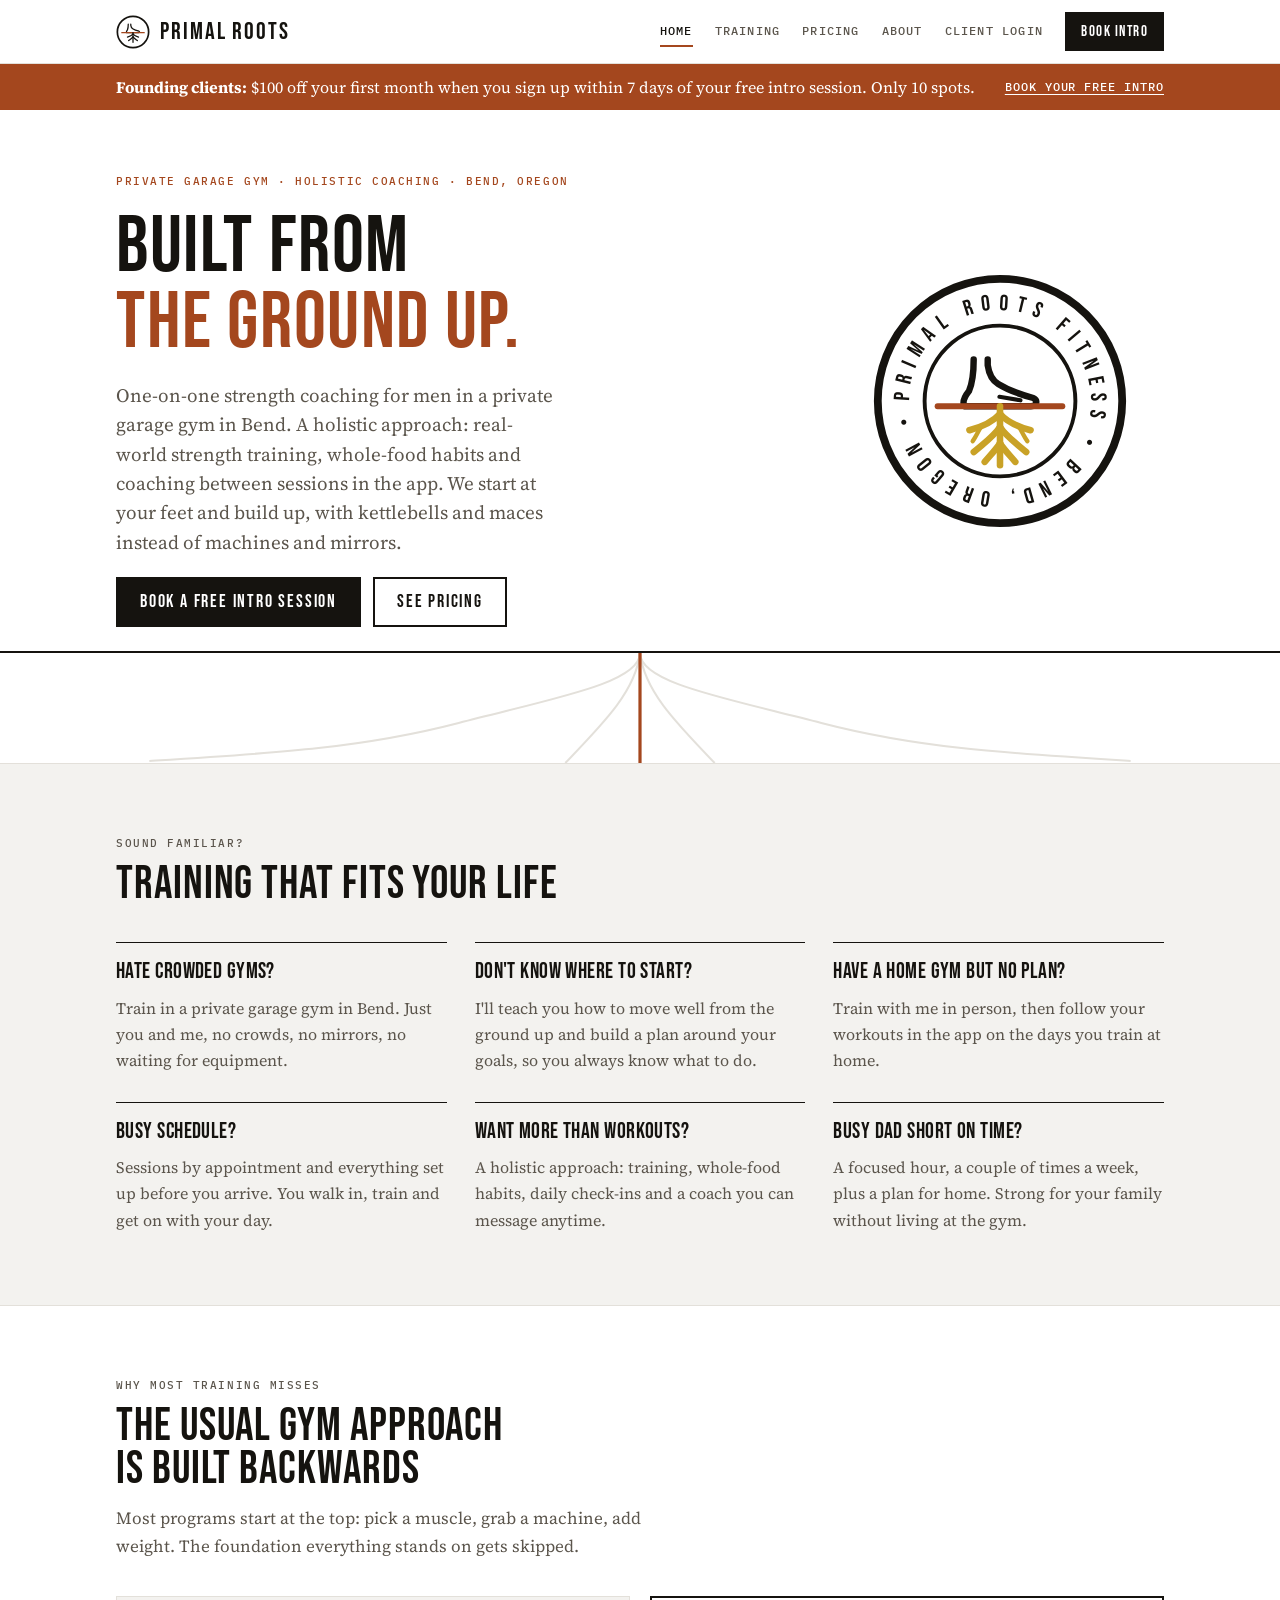
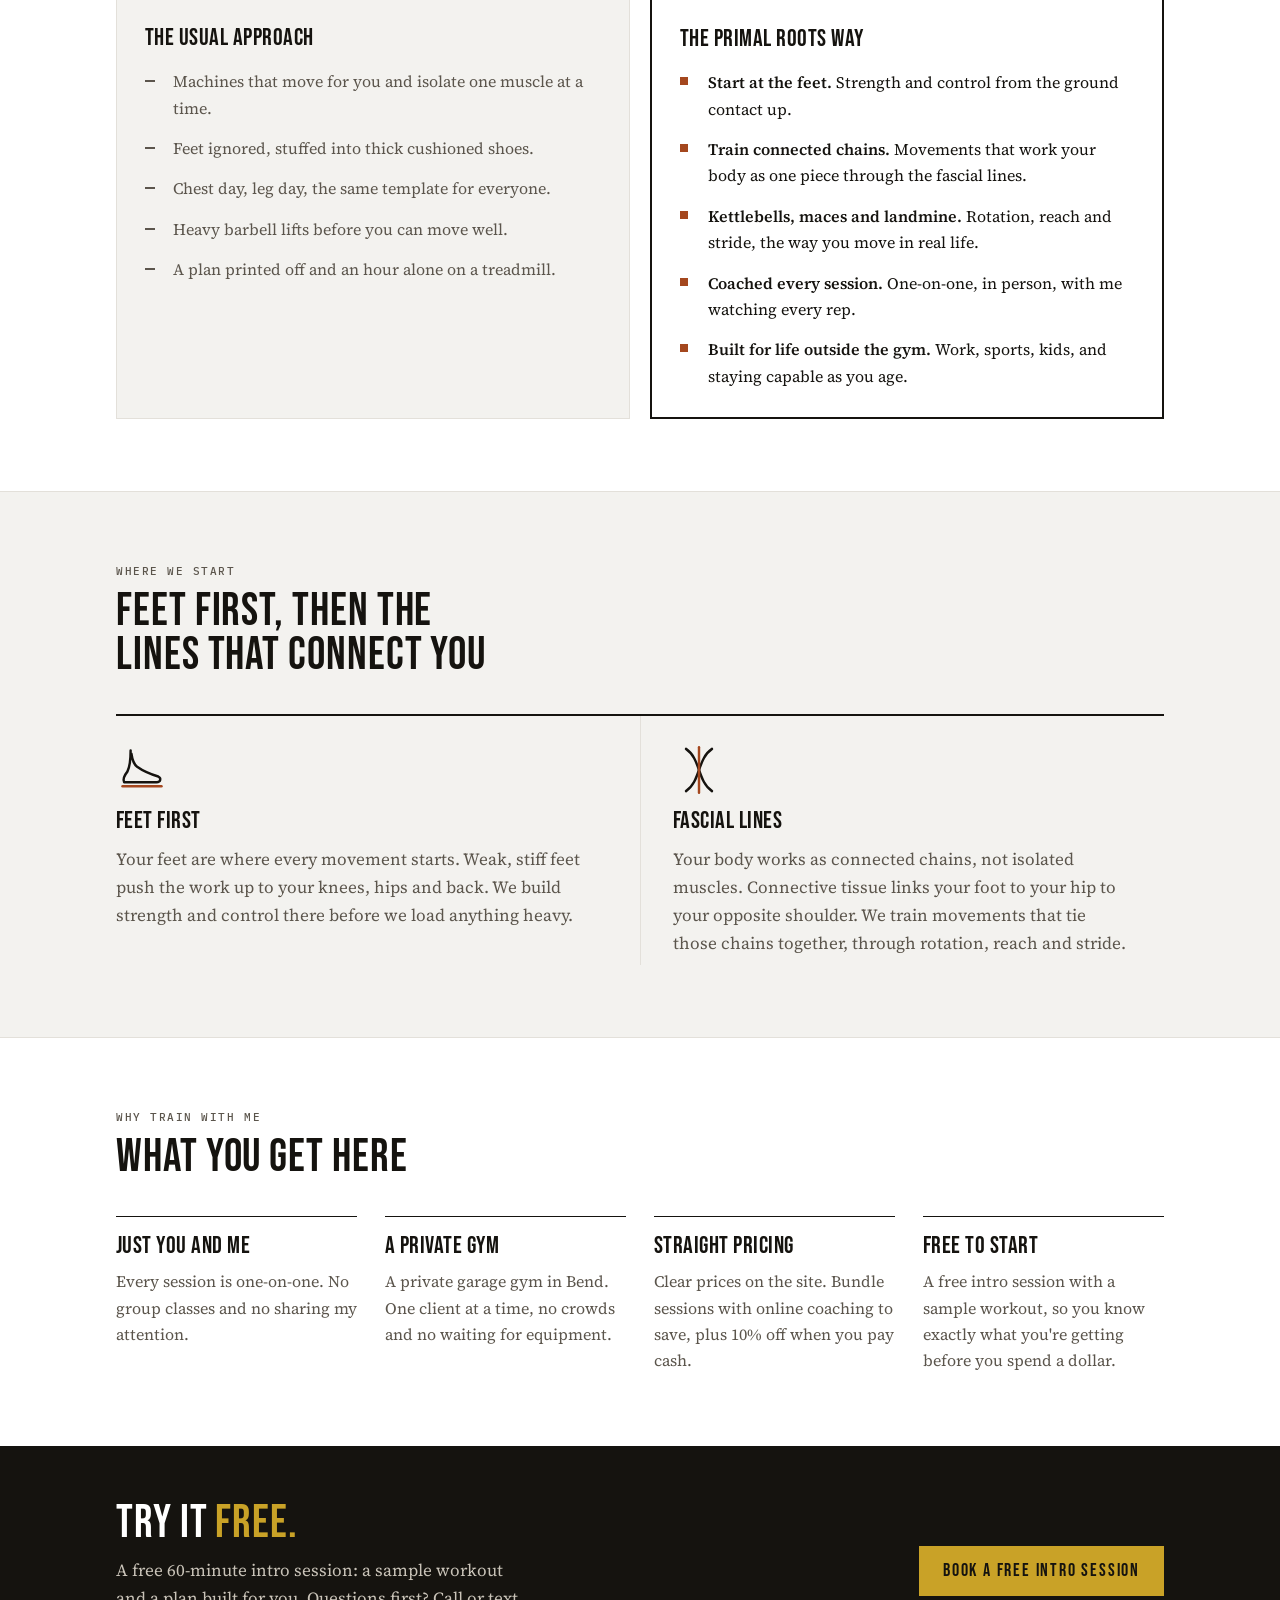
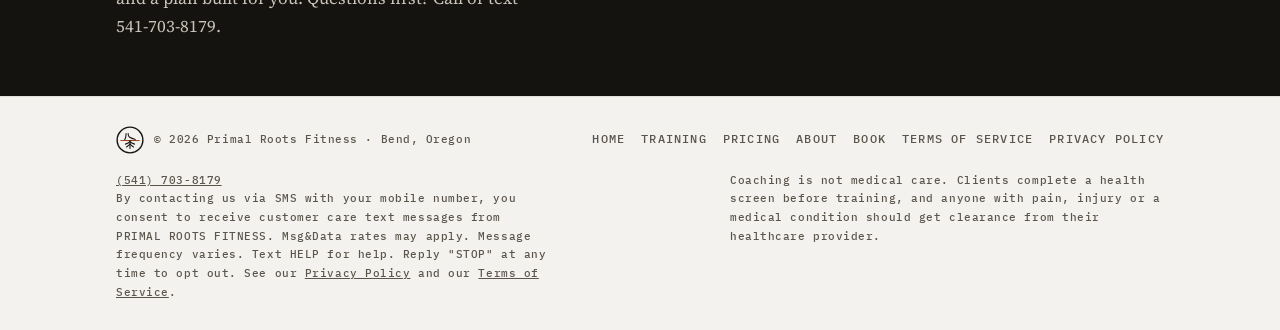
==== commit 60ca7ea7: "Garage gym only: private garage gym in Bend, holistic coaching; remove mobile/travel wording; waiver" ====
--- a/index.html
+++ b/index.html
@@ -4,9 +4,9 @@
 <meta charset="utf-8">
 <meta name="viewport" content="width=device-width, initial-scale=1, viewport-fit=cover">
 <title>Primal Roots</title>
-<meta name="description" content="In-person men's strength coaching at your home in Bend, Oregon. I bring the equipment.">
+<meta name="description" content="Holistic one-on-one strength coaching for men in a private garage gym in Bend, Oregon.">
 <meta property="og:title" content="Primal Roots">
-<meta property="og:description" content="In-person men's strength coaching at your home in Bend, Oregon. I bring the equipment.">
+<meta property="og:description" content="Holistic one-on-one strength coaching for men in a private garage gym in Bend, Oregon.">
 <meta name="theme-color" content="#FFFFFF">
 <link rel="icon" href="data:image/svg+xml,%3Csvg%20xmlns%3D%22http%3A//www.w3.org/2000/svg%22%20viewBox%3D%220%200%20200%20200%22%3E%3Crect%20width%3D%22200%22%20height%3D%22200%22%20rx%3D%2240%22%20fill%3D%22%23FFFFFF%22/%3E%3Cg%20fill%3D%22none%22%20stroke%3D%22%2315130F%22%20stroke-linecap%3D%22round%22%20stroke-linejoin%3D%22round%22%3E%3Ccircle%20cx%3D%22100%22%20cy%3D%22100%22%20r%3D%2292%22%20stroke-width%3D%2210%22/%3E%3Cg%20transform%3D%22translate%28100%20104%29%20scale%280.62%29%20translate%28-105%20-120%29%22%20stroke-width%3D%2212%22%3E%3Cpath%20d%3D%22M60%2040%20C60%2064%2058%2080%2052%2094%20C44%20104%2040%20112%2044%20120%20H158%20C168%20120%20170%20110%20162%20106%20C140%20100%20118%2092%20102%2082%20C92%2076%2086%2064%2084%2050%20V40%22/%3E%3C/g%3E%3Cpath%20d%3D%22M34%20104%20H166%22%20stroke%3D%22%23A4471E%22%20stroke-width%3D%227%22/%3E%3Cg%20transform%3D%22translate%28100%20104%29%20scale%280.58%29%20translate%28-100%20-82%29%22%20stroke-width%3D%2213%22%3E%3Cpath%20d%3D%22M100%2082%20V180%22/%3E%3Cpath%20d%3D%22M100%2096%20C86%20112%2066%20120%2044%20126%22/%3E%3Cpath%20d%3D%22M100%2096%20C114%20112%20134%20120%20156%20126%22/%3E%3Cpath%20d%3D%22M100%20124%20C88%20140%2072%20150%2056%20162%22/%3E%3Cpath%20d%3D%22M100%20124%20C112%20140%20128%20150%20144%20162%22/%3E%3C/g%3E%3C/g%3E%3C/svg%3E">
 <link rel="preconnect" href="https://fonts.googleapis.com"><link rel="preconnect" href="https://fonts.gstatic.com" crossorigin><link rel="stylesheet" href="https://fonts.googleapis.com/css2?family=Bebas+Neue&family=Source+Serif+4:ital,opsz,wght@0,8..60,400;0,8..60,600;1,8..60,400&family=IBM+Plex+Mono:wght@500&display=swap">
@@ -21,9 +21,9 @@
 <aside class="founding" aria-label="Founding client offer"><div class="wrap"><p><b>Founding clients:</b> $100 off your first month when you sign up within 7 days of your free intro session. Only 10 spots.</p><a href="book.html">Book your free intro</a></div></aside>
 <section class="hero"><div class="wrap">
 <div class="copy">
-<p class="label">In-person coaching · My garage gym or your place · Bend, Oregon</p>
+<p class="label">Private garage gym · Holistic coaching · Bend, Oregon</p>
 <h1>Built from<br><span>the ground up.</span></h1>
-<p class="lede">One-on-one strength coaching for men, at your place. I bring the kettlebells and maces to your garage, home gym or backyard. We start at your feet and build up, with real-world movement instead of machines and mirrors.</p>
+<p class="lede">One-on-one strength coaching for men in a private garage gym in Bend. A holistic approach: real-world strength training, whole-food habits and coaching between sessions in the app. We start at your feet and build up, with kettlebells and maces instead of machines and mirrors.</p>
 <div class="ctas"><a class="btn" href="https://calendar.app.google/MXGP5ihnuN8vnBzv5" target="_blank" rel="noopener">Book a free intro session</a><a class="btn ghost" href="pricing.html">See pricing</a></div>
 </div>
 <svg class="seal" viewBox="0 0 200 200" role="img" aria-label="Primal Roots seal: a bare foot standing on the ground with a deep root system, ringed by the words Primal Roots Fitness, Bend Oregon" fill="none" stroke="#15130F" stroke-width="6" stroke-linecap="round" stroke-linejoin="round">
@@ -41,12 +41,12 @@
 <section class="section tint"><div class="wrap">
 <div class="head"><p class="label">Sound familiar?</p><h2>Training that fits your life</h2></div>
 <ul class="reasons fit">
-<li><h3>No gym? No problem.</h3><p>I bring the gym to you: kettlebells, maces, landmine, medicine balls, bands and mats. All you need is an 8 × 8 ft space in your garage, living room or backyard.</p></li>
-<li><h3>No equipment? No problem.</h3><p>You don't need to buy a thing. Everything we use shows up in my car and leaves with me.</p></li>
-<li><h3>Have a home gym but don't know where to start?</h3><p>I'll teach you how to use what you already own, then build a plan around it so you know exactly what to do on the days I'm not there.</p></li>
-<li><h3>Busy schedule? Can't make it to the gym?</h3><p>No drive, no parking, no waiting for equipment. I show up, set up in minutes, and you get straight to work.</p></li>
-<li><h3>Only have 30 minutes between meetings?</h3><p>Ask about 30-minute sessions. Short, focused and built to get real work done, right at home.</p></li>
-<li><h3>Busy dad who doesn't want to leave home again?</h3><p>After a long day, you don't have to go anywhere. Train in your own garage and still be there for dinner and bedtime.</p></li>
+<li><h3>Hate crowded gyms?</h3><p>Train in a private garage gym in Bend. Just you and me, no crowds, no mirrors, no waiting for equipment.</p></li>
+<li><h3>Don't know where to start?</h3><p>I'll teach you how to move well from the ground up and build a plan around your goals, so you always know what to do.</p></li>
+<li><h3>Have a home gym but no plan?</h3><p>Train with me in person, then follow your workouts in the app on the days you train at home.</p></li>
+<li><h3>Busy schedule?</h3><p>Sessions by appointment and everything set up before you arrive. You walk in, train and get on with your day.</p></li>
+<li><h3>Want more than workouts?</h3><p>A holistic approach: training, whole-food habits, daily check-ins and a coach you can message anytime.</p></li>
+<li><h3>Busy dad short on time?</h3><p>A focused hour, a couple of times a week, plus a plan for home. Strong for your family without living at the gym.</p></li>
 </ul>
 </div></section>
 
@@ -83,7 +83,7 @@
 <div class="head"><p class="label">Why train with me</p><h2>What you get here</h2></div>
 <ul class="reasons">
 <li><h3>Just you and me</h3><p>Every session is one-on-one. No group classes and no sharing my attention.</p></li>
-<li><h3>Your choice of gym</h3><p>Train at my private garage gym in Bend, or I come to you and bring the gear. No crowds, no waiting for equipment.</p></li>
+<li><h3>A private gym</h3><p>A private garage gym in Bend. One client at a time, no crowds and no waiting for equipment.</p></li>
 <li><h3>Straight pricing</h3><p>Clear prices on the site. Bundle sessions with online coaching to save, plus 10% off when you pay cash.</p></li>
 <li><h3>Free to start</h3><p>A free intro session with a sample workout, so you know exactly what you're getting before you spend a dollar.</p></li>
 </ul>
